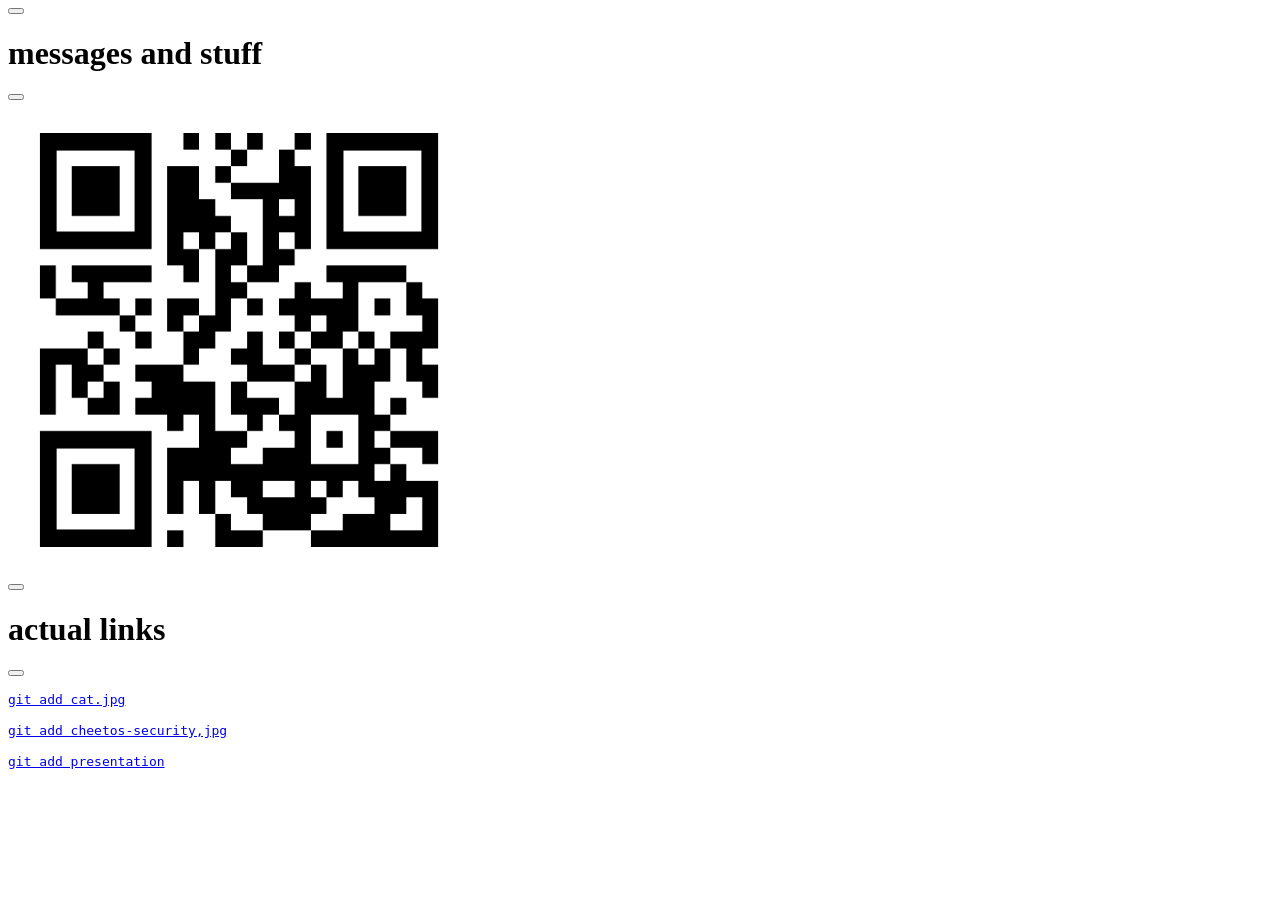
==== index.html @ 1e179f0d "mastodon verification link" ====
<html>
  <head>
    <link rel="stylesheet" href="https://sakofchit.github.io/system.css/system.css">
    <link rel="shortcut icon" href="/favicon.ico" type="image/x-icon">
    <link rel="icon" href="/favicon.ico" type="image/x-icon">
  </head>

  <body>
    <div class="window">
      <div class="title-bar">
        <button aria-label="Close" class="close"></button>
        <h1 class="title">messages and stuff</h1>
        <button aria-label="Resize" class="resize"></button>
      </div>
      <div class="separator"></div>

      <div class="window-pane" style="height:min-content">
        <img width="462" height="480" frameBorder="0" src="self-qr.png">
        <iframe src="https://giphy.com/embed/cfGmVRsJI6wq6noGxP" width="462" height="480" frameBorder="0" allowFullScreen></iframe>
      </div>
    </div>

    <div class="window">
      <div class="title-bar">
        <button aria-label="Close" class="close"></button>
        <h1 class="title">actual links</h1>
        <button aria-label="Resize" class="resize"></button>
      </div>
      <div class="separator"></div>

      <div class="window-pane" style="height:min-content">
        <p> <a href="cat.jpg"> <code> git add cat.jpg </code> </a> </p>
        <p> <a href="cheetos-security.jpg"> <code> git add cheetos-security,jpg </code> </a> </p>
        <p> <a href="presentation"> <code> git add presentation </code> </a> </p>
      </div>
    </div>

    <div style="display:none">
      <a rel="me" href="https://mastodon.social/@zunzum">Mastodon</a>
      <sub>verification link for zunzum at mastodon.social</sub> 
    </div>

  </body>
</html>
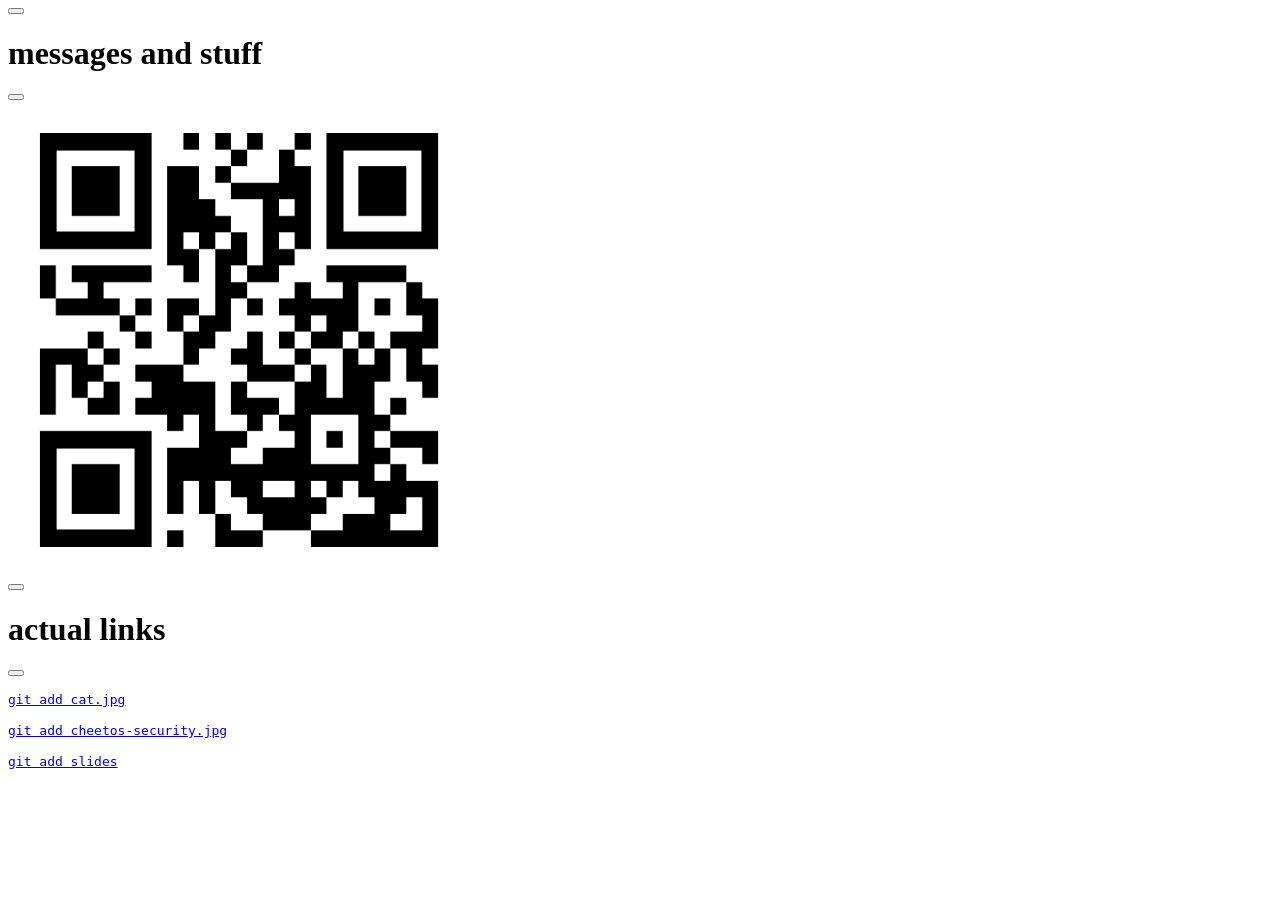
==== commit 76936c68: "db intro slides and small changes" ====
--- a/index.html
+++ b/index.html
@@ -30,8 +30,8 @@
 
       <div class="window-pane" style="height:min-content">
         <p> <a href="cat.jpg"> <code> git add cat.jpg </code> </a> </p>
-        <p> <a href="cheetos-security.jpg"> <code> git add cheetos-security,jpg </code> </a> </p>
-        <p> <a href="presentation"> <code> git add presentation </code> </a> </p>
+        <p> <a href="cheetos-security.jpg"> <code> git add cheetos-security.jpg </code> </a> </p>
+        <p> <a href="slides"> <code> git add slides </code> </a> </p>
       </div>
     </div>
 
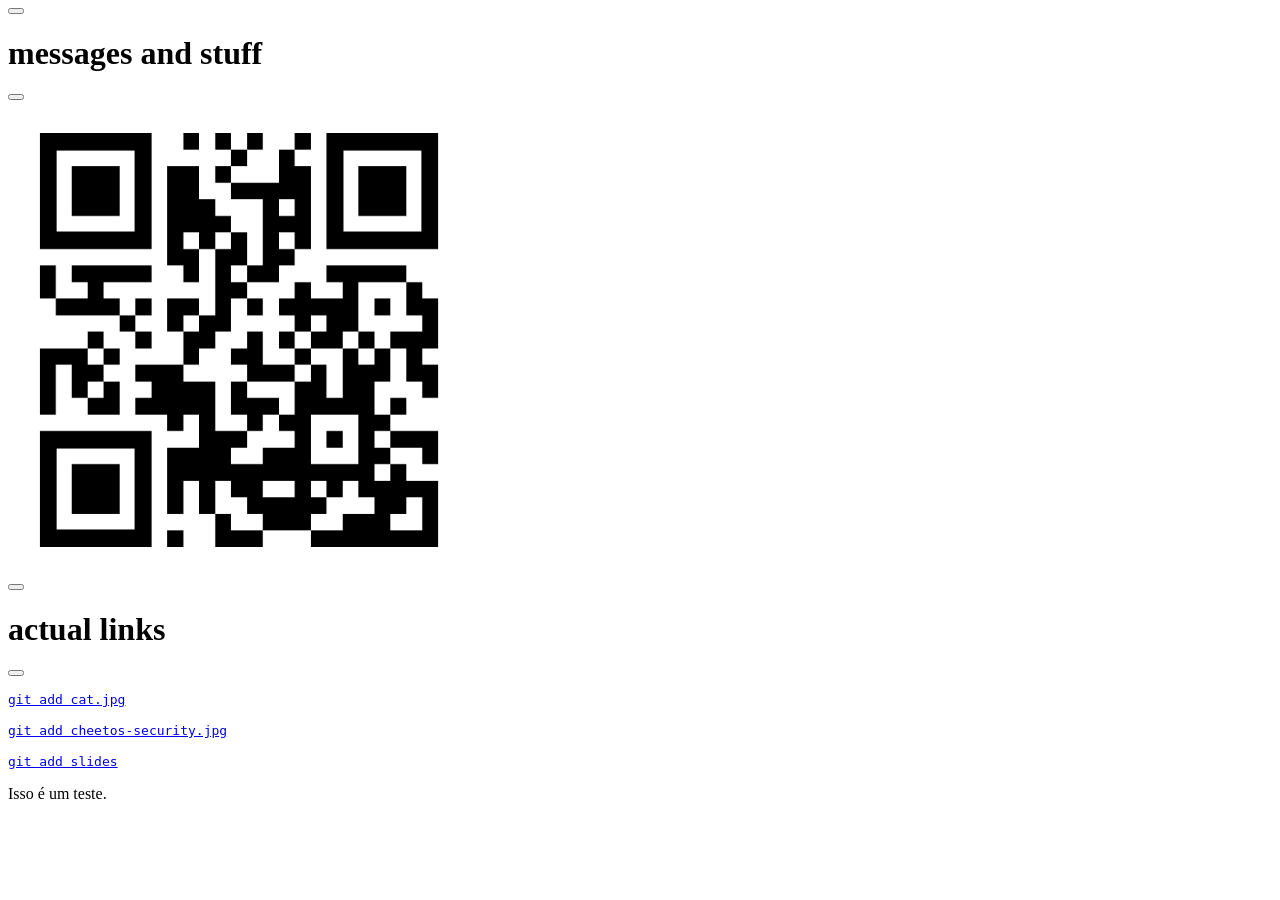
==== commit 1c6de340: "alteração de teste" ====
--- a/index.html
+++ b/index.html
@@ -32,6 +32,7 @@
         <p> <a href="cat.jpg"> <code> git add cat.jpg </code> </a> </p>
         <p> <a href="cheetos-security.jpg"> <code> git add cheetos-security.jpg </code> </a> </p>
         <p> <a href="slides"> <code> git add slides </code> </a> </p>
+        <p> Isso é um teste. </p> 
       </div>
     </div>
 
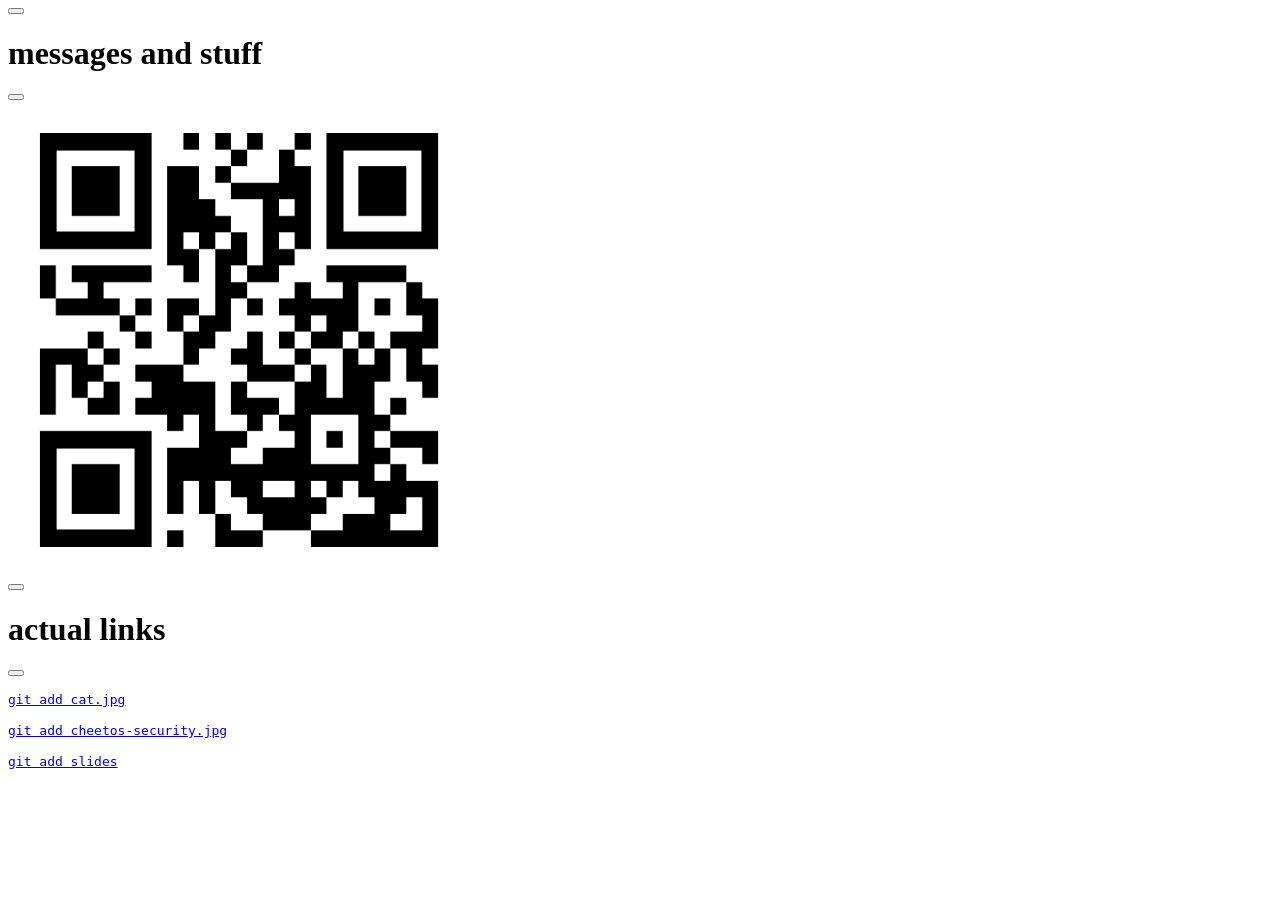
==== commit ede144e7: "retirar mesangem de teste" ====
--- a/index.html
+++ b/index.html
@@ -32,7 +32,7 @@
         <p> <a href="cat.jpg"> <code> git add cat.jpg </code> </a> </p>
         <p> <a href="cheetos-security.jpg"> <code> git add cheetos-security.jpg </code> </a> </p>
         <p> <a href="slides"> <code> git add slides </code> </a> </p>
-        <p> Isso é um teste. </p> 
+
       </div>
     </div>
 
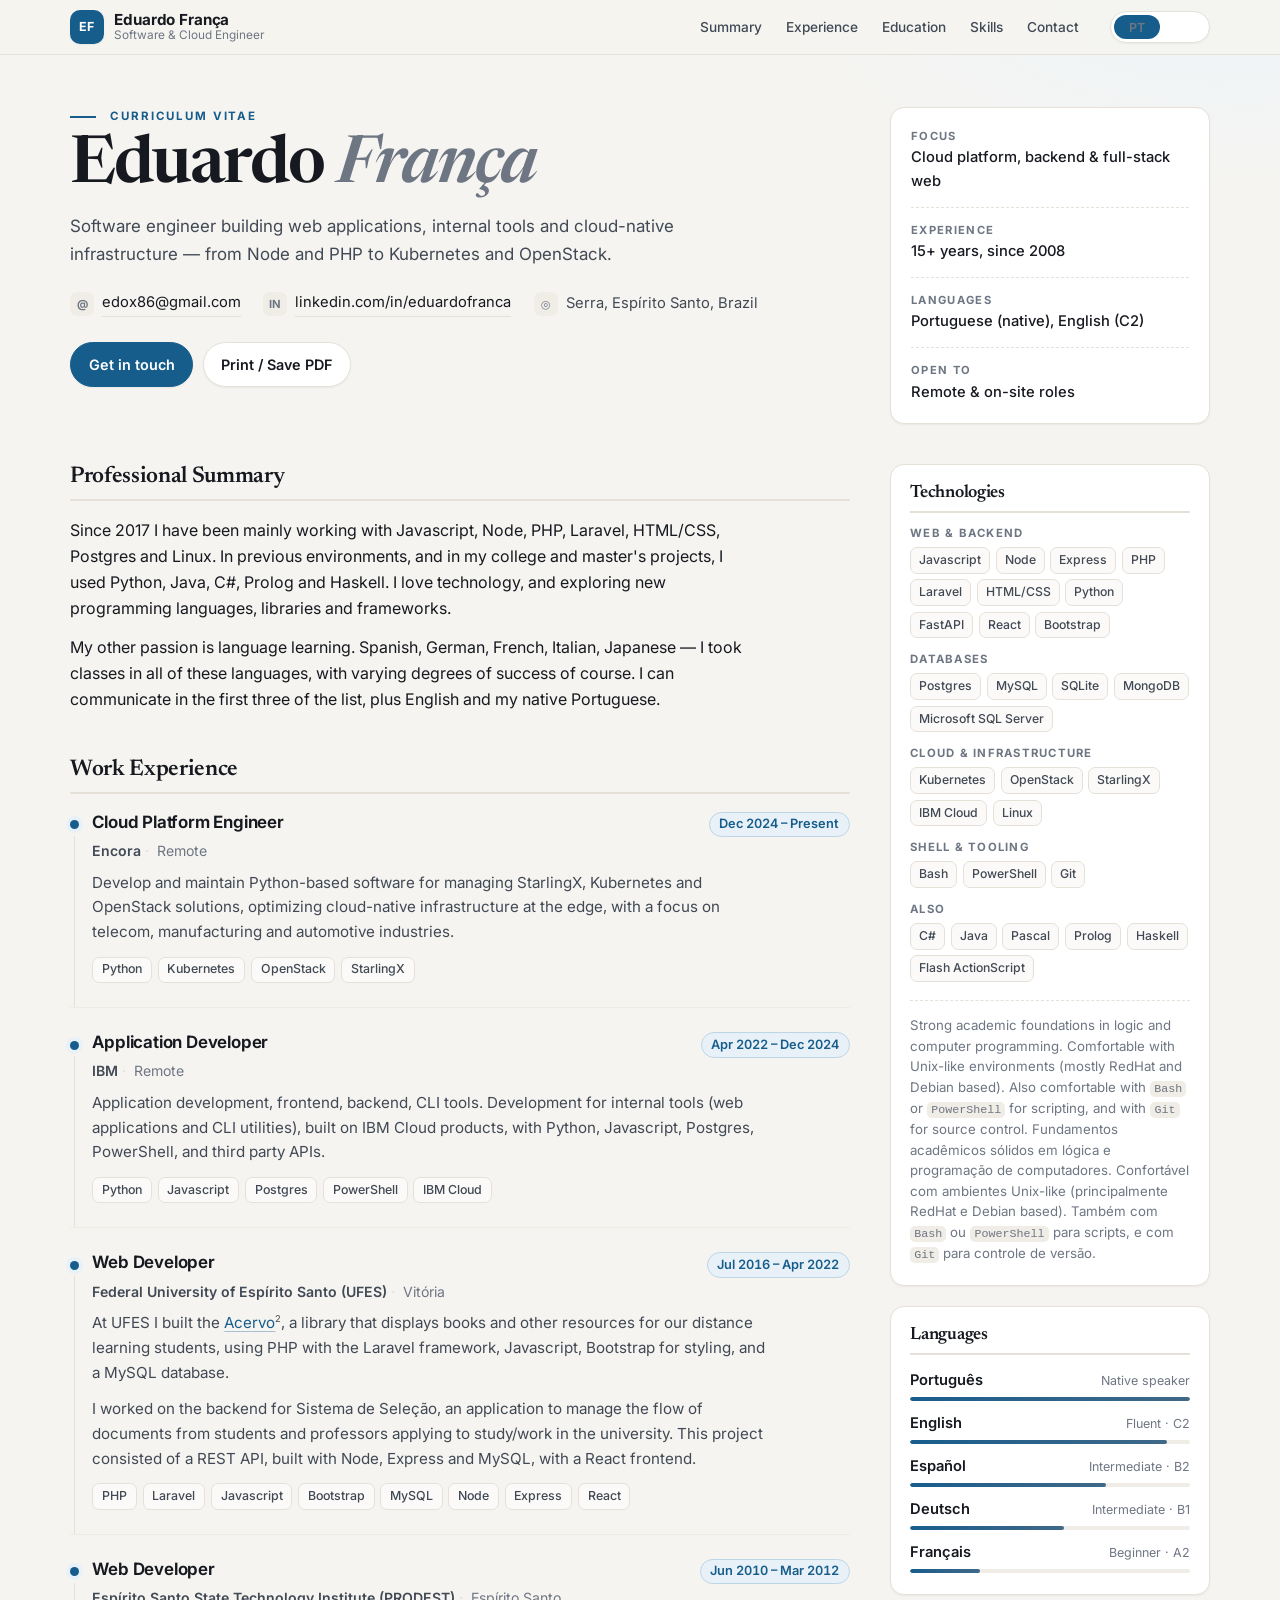
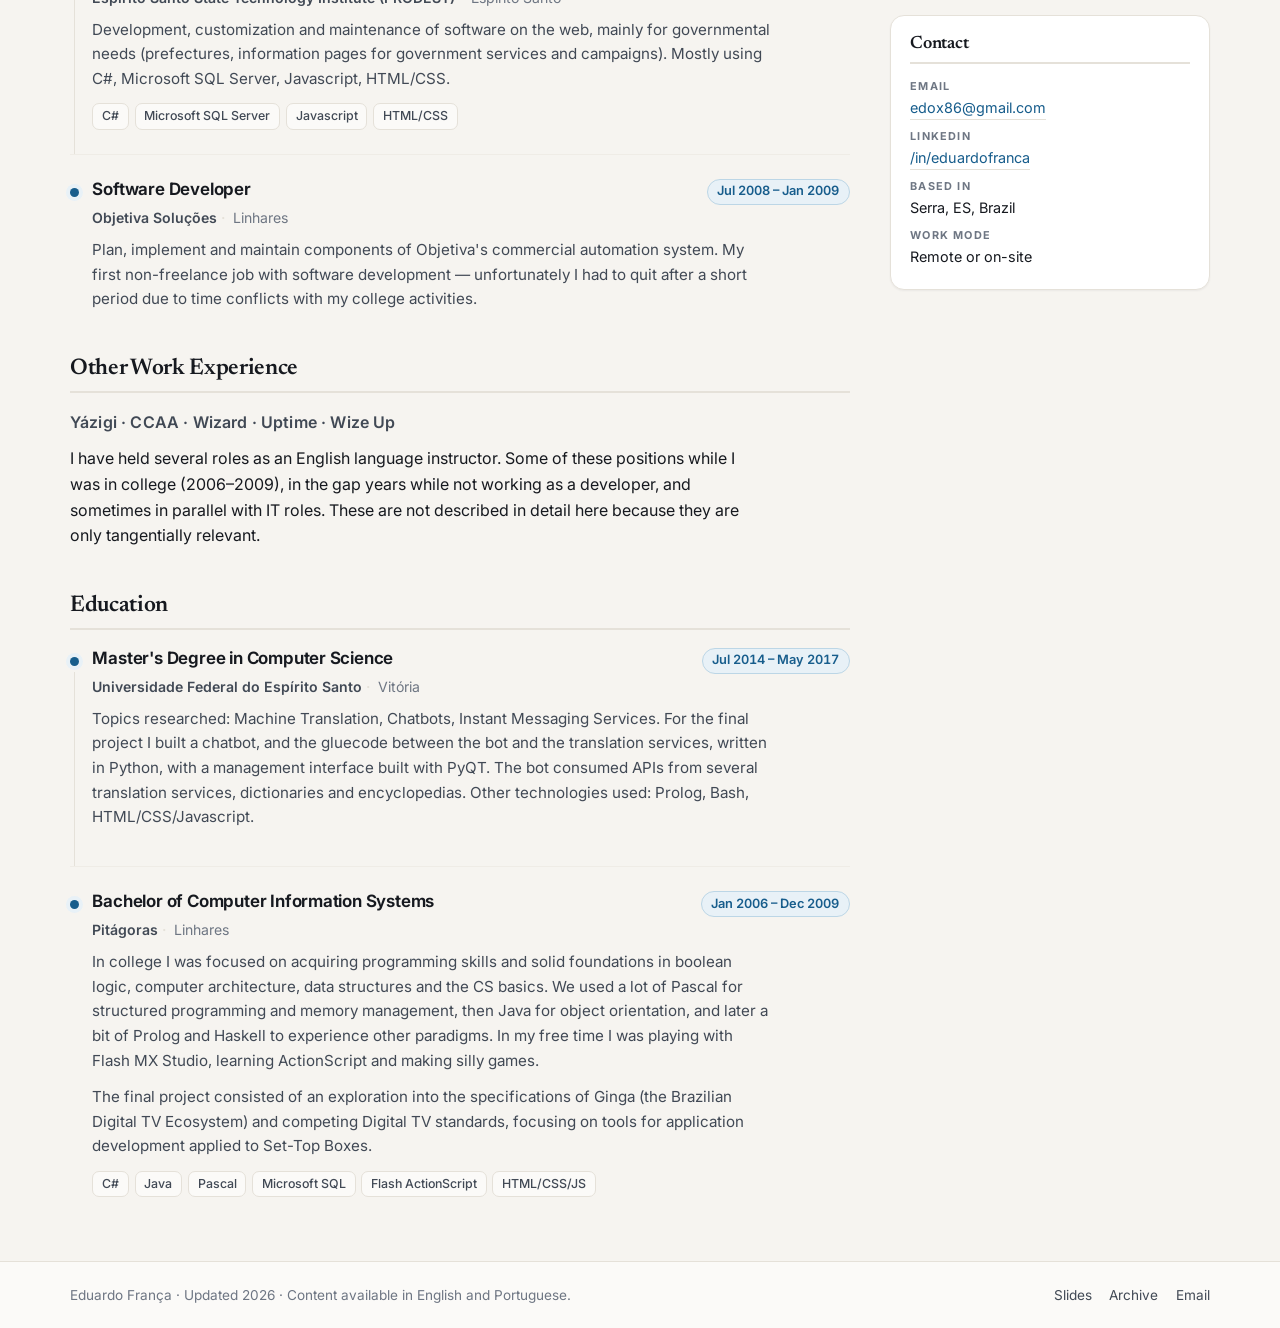
==== commit 87628098: "cv - currículo bilíngue PT/EN como página inicial" ====
--- a/index.html
+++ b/index.html
@@ -1,45 +1,472 @@
-<html>
-  <head>
-    <link rel="stylesheet" href="https://sakofchit.github.io/system.css/system.css">
-    <link rel="shortcut icon" href="/favicon.ico" type="image/x-icon">
-    <link rel="icon" href="/favicon.ico" type="image/x-icon">
-  </head>
-
-  <body>
-    <div class="window">
-      <div class="title-bar">
-        <button aria-label="Close" class="close"></button>
-        <h1 class="title">messages and stuff</h1>
-        <button aria-label="Resize" class="resize"></button>
-      </div>
-      <div class="separator"></div>
-
-      <div class="window-pane" style="height:min-content">
-        <img width="462" height="480" frameBorder="0" src="self-qr.png">
-        <iframe src="https://giphy.com/embed/cfGmVRsJI6wq6noGxP" width="462" height="480" frameBorder="0" allowFullScreen></iframe>
+<!DOCTYPE html>
+<html lang="en" dir="ltr">
+<head>
+<meta charset="utf-8">
+<meta name="viewport" content="width=device-width, initial-scale=1">
+<title>Eduardo França — Software &amp; Cloud Engineer</title>
+<meta name="description" content="Curriculum Vitae of Eduardo França — software engineer working with Python, JavaScript, PHP, Kubernetes and OpenStack. Bilingual: English / Português.">
+<meta name="author" content="Eduardo França">
+<meta name="color-scheme" content="light dark">
+<meta name="theme-color" content="#0b1220" media="(prefers-color-scheme: dark)">
+<meta name="theme-color" content="#f7f5f1" media="(prefers-color-scheme: light)">
+
+<meta property="og:type" content="profile">
+<meta property="og:title" content="Eduardo França — Software &amp; Cloud Engineer">
+<meta property="og:description" content="Software engineer working with Python, JavaScript, PHP, Kubernetes and OpenStack.">
+<meta property="og:url" content="https://eeff.com.br/">
+
+<link rel="icon" href="/favicon.ico" sizes="any">
+<link rel="apple-touch-icon" href="/favicon.ico">
+<link rel="canonical" href="https://eeff.com.br/">
+
+<link rel="preconnect" href="https://fonts.googleapis.com">
+<link rel="preconnect" href="https://fonts.gstatic.com" crossorigin>
+<link rel="stylesheet" href="https://fonts.googleapis.com/css2?family=Inter:wght@400;500;600;700&family=Newsreader:ital,opsz,wght@0,6..72,400;0,6..72,600;1,6..72,400&display=swap">
+<link rel="stylesheet" href="/assets/style.css">
+
+<script>
+  (function () {
+    try {
+      var stored = localStorage.getItem('cv-lang');
+      var lang = stored === 'pt' || stored === 'en' ? stored
+        : ((navigator.language || 'en').toLowerCase().indexOf('pt') === 0 ? 'pt' : 'en');
+      document.documentElement.lang = lang;
+    } catch (e) {}
+  })();
+</script>
+
+<script type="application/ld+json">
+{
+  "@context": "https://schema.org",
+  "@type": "Person",
+  "name": "Eduardo França",
+  "email": "mailto:edox86@gmail.com",
+  "url": "https://eeff.com.br/",
+  "sameAs": ["https://www.linkedin.com/in/eduardofranca/"],
+  "address": {
+    "@type": "PostalAddress",
+    "addressLocality": "Serra",
+    "addressRegion": "ES",
+    "addressCountry": "BR"
+  },
+  "knowsLanguage": ["pt-BR", "en", "es", "de", "fr", "ja", "it"],
+  "jobTitle": "Cloud Platform Engineer",
+  "alumniOf": [
+    { "@type": "CollegeOrUniversity", "name": "Universidade Federal do Espírito Santo" },
+    { "@type": "CollegeOrUniversity", "name": "Pitágoras" }
+  ]
+}
+</script>
+</head>
+
+<body>
+<a class="skip-link" href="#main"><span lang="en">Skip to content</span><span lang="pt">Ir para o conteúdo</span></a>
+
+<header class="topbar" id="top">
+  <div class="topbar__inner">
+    <a class="brand" href="#top">
+      <span class="brand__mark" aria-hidden="true">EF</span>
+      <span class="brand__text">
+        <strong>Eduardo França</strong>
+        <small><span lang="en">Software &amp; Cloud Engineer</span><span lang="pt">Engenheiro de Software &amp; Nuvem</span></small>
+      </span>
+    </a>
+
+    <nav class="topnav" aria-label="Sections">
+      <a href="#summary"><span lang="en">Summary</span><span lang="pt">Resumo</span></a>
+      <a href="#experience"><span lang="en">Experience</span><span lang="pt">Experiência</span></a>
+      <a href="#education"><span lang="en">Education</span><span lang="pt">Formação</span></a>
+      <a href="#skills"><span lang="en">Skills</span><span lang="pt">Habilidades</span></a>
+      <a href="#contact"><span lang="en">Contact</span><span lang="pt">Contato</span></a>
+    </nav>
+
+    <div class="langswitch" role="group" aria-label="Language / Idioma">
+      <span class="langswitch__track" aria-hidden="true"></span>
+      <button type="button" class="langswitch__btn" data-set-lang="pt" lang="pt" aria-pressed="false">PT</button>
+      <button type="button" class="langswitch__btn" data-set-lang="en" lang="en" aria-pressed="true">EN</button>
+    </div>
+  </div>
+</header>
+
+<main id="main">
+
+  <section class="hero" aria-labelledby="hero-name">
+    <div class="hero__text">
+      <p class="hero__eyebrow">
+        <span lang="en">Curriculum Vitae</span><span lang="pt">Curriculum Vitae</span>
+      </p>
+      <h1 id="hero-name">Eduardo<span class="hero__surname">&nbsp;França</span></h1>
+      <p class="hero__role">
+        <span lang="en">Software engineer building web applications, internal tools and cloud-native infrastructure — from Node and PHP to Kubernetes and OpenStack.</span>
+        <span lang="pt">Engenheiro de software construindo aplicações web, ferramentas internas e infraestrutura nativa de nuvem — de Node e PHP a Kubernetes e OpenStack.</span>
+      </p>
+      <ul class="hero__contact">
+        <li>
+          <span class="ico" aria-hidden="true">@</span>
+          <a href="mailto:edox86@gmail.com">edox86@gmail.com</a>
+        </li>
+        <li>
+          <span class="ico" aria-hidden="true">in</span>
+          <a href="https://www.linkedin.com/in/eduardofranca/" rel="me noopener" target="_blank">linkedin.com/in/eduardofranca</a>
+        </li>
+        <li>
+          <span class="ico" aria-hidden="true">◎</span>
+          <span><span lang="en">Serra, Espírito Santo, Brazil</span><span lang="pt">Serra, Espírito Santo, Brasil</span></span>
+        </li>
+      </ul>
+      <div class="hero__actions">
+        <a class="btn btn--primary" href="mailto:edox86@gmail.com">
+          <span lang="en">Get in touch</span><span lang="pt">Entre em contato</span>
+        </a>
+        <button class="btn" type="button" id="print-btn">
+          <span lang="en">Print / Save PDF</span><span lang="pt">Imprimir / Salvar PDF</span>
+        </button>
       </div>
     </div>
 
-    <div class="window">
-      <div class="title-bar">
-        <button aria-label="Close" class="close"></button>
-        <h1 class="title">actual links</h1>
-        <button aria-label="Resize" class="resize"></button>
+    <dl class="factbox">
+      <div>
+        <dt><span lang="en">Focus</span><span lang="pt">Foco</span></dt>
+        <dd><span lang="en">Cloud platform, backend &amp; full-stack web</span><span lang="pt">Plataforma em nuvem, backend e web full-stack</span></dd>
       </div>
-      <div class="separator"></div>
-
-      <div class="window-pane" style="height:min-content">
-        <p> <a href="cat.jpg"> <code> git add cat.jpg </code> </a> </p>
-        <p> <a href="cheetos-security.jpg"> <code> git add cheetos-security.jpg </code> </a> </p>
-        <p> <a href="slides"> <code> git add slides </code> </a> </p>
-
+      <div>
+        <dt><span lang="en">Experience</span><span lang="pt">Experiência</span></dt>
+        <dd><span lang="en">15+ years, since 2008</span><span lang="pt">15+ anos, desde 2008</span></dd>
       </div>
+      <div>
+        <dt><span lang="en">Languages</span><span lang="pt">Idiomas</span></dt>
+        <dd><span lang="en">Portuguese (native), English (C2)</span><span lang="pt">Português (nativo), inglês (C2)</span></dd>
+      </div>
+      <div>
+        <dt><span lang="en">Open to</span><span lang="pt">Aberto a</span></dt>
+        <dd><span lang="en">Remote &amp; on-site roles</span><span lang="pt">Vagas remotas e presenciais</span></dd>
+      </div>
+    </dl>
+  </section>
+
+  <div class="layout">
+
+    <div class="col-main">
+
+      <section class="block" id="summary" aria-labelledby="h-summary">
+        <h2 class="block__title" id="h-summary">
+          <span lang="en">Professional Summary</span><span lang="pt">Resumo Profissional</span>
+        </h2>
+        <p>
+          <span lang="en">Since 2017 I have been mainly working with Javascript, Node, PHP, Laravel, HTML/CSS, Postgres and Linux. In previous environments, and in my college and master's projects, I used Python, Java, C#, Prolog and Haskell. I love technology, and exploring new programming languages, libraries and frameworks.</span>
+          <span lang="pt">Desde 2017 tenho trabalhado principalmente com Javascript, Node, PHP, Laravel, HTML/CSS, Postgres e Linux. Em ambientes anteriores, e nos projetos da graduação e do mestrado, usei Python, Java, C#, Prolog e Haskell. Amo tecnologia e explorar novas linguagens de programação, bibliotecas e frameworks.</span>
+        </p>
+        <p>
+          <span lang="en">My other passion is language learning. Spanish, German, French, Italian, Japanese — I took classes in all of these languages, with varying degrees of success of course. I can communicate in the first three of the list, plus English and my native Portuguese.</span>
+          <span lang="pt">Minha outra passion é o aprendizado de idiomas. Espanhol, alemão, francês, italiano, japonês — fiz aulas em todos esses idiomas, com graus variáveis de sucesso, claro. Consigo me comunicar nos três primeiros da lista, além de inglês e do meu português nativo.</span>
+        </p>
+      </section>
+
+      <section class="block" id="experience" aria-labelledby="h-exp">
+        <h2 class="block__title" id="h-exp">
+          <span lang="en">Work Experience</span><span lang="pt">Experiência Profissional</span>
+        </h2>
+
+        <article class="entry">
+          <header class="entry__head">
+            <h3 class="entry__role">
+              <span lang="en">Cloud Platform Engineer</span><span lang="pt">Engenheiro de Plataforma em Nuvem</span>
+            </h3>
+            <p class="entry__meta">
+              <span class="entry__org"><span lang="en">Encora</span><span lang="pt">Encora</span></span>
+              <span class="entry__place"><span lang="en">Remote</span><span lang="pt">Remoto</span></span>
+            </p>
+            <p class="entry__dates"><span lang="en"><time datetime="2024-12">Dec 2024</time> &ndash; Present</span><span lang="pt"><time datetime="2024-12">dez. 2024</time> &ndash; Atual</span></p>
+          </header>
+          <div class="entry__body">
+            <p>
+              <span lang="en">Develop and maintain Python-based software for managing StarlingX, Kubernetes and OpenStack solutions, optimizing cloud-native infrastructure at the edge, with a focus on telecom, manufacturing and automotive industries.</span>
+              <span lang="pt">Desenvolvo e mantenho software baseado em Python para gerenciamento de soluções StarlingX, Kubernetes e OpenStack, otimizando a infraestrutura nativa de nuvem na borda, com foco nas indústrias de telecomunicações, manufatura e automotiva.</span>
+            </p>
+            <ul class="chips">
+              <li>Python</li><li>Kubernetes</li><li>OpenStack</li><li>StarlingX</li>
+            </ul>
+          </div>
+        </article>
+
+        <article class="entry">
+          <header class="entry__head">
+            <h3 class="entry__role">
+              <span lang="en">Application Developer</span><span lang="pt">Desenvolvedor de Aplicações</span>
+            </h3>
+            <p class="entry__meta">
+              <span class="entry__org"><span lang="en">IBM</span><span lang="pt">IBM</span></span>
+              <span class="entry__place"><span lang="en">Remote</span><span lang="pt">Remoto</span></span>
+            </p>
+            <p class="entry__dates"><span lang="en"><time datetime="2022-04">Apr 2022</time> &ndash; Dec 2024</span><span lang="pt"><time datetime="2022-04">abr. 2022</time> &ndash; dez. 2024</span></p>
+          </header>
+          <div class="entry__body">
+            <p>
+              <span lang="en">Application development, frontend, backend, CLI tools. Development for internal tools (web applications and CLI utilities), built on IBM Cloud products, with Python, Javascript, Postgres, PowerShell, and third party APIs.</span>
+              <span lang="pt">Desenvolvimento de aplicações, frontend, backend e ferramentas de CLI. Desenvolvimento de ferramentas internas (aplicações web e utilitários de CLI), construídas sobre produtos IBM Cloud, com Python, Javascript, Postgres, PowerShell e APIs de terceiros.</span>
+            </p>
+            <ul class="chips">
+              <li>Python</li><li>Javascript</li><li>Postgres</li><li>PowerShell</li><li>IBM Cloud</li>
+            </ul>
+          </div>
+        </article>
+
+        <article class="entry">
+          <header class="entry__head">
+            <h3 class="entry__role">
+              <span lang="en">Web Developer</span><span lang="pt">Desenvolvedor Web</span>
+            </h3>
+            <p class="entry__meta">
+              <span class="entry__org"><span lang="en">Federal University of Espírito Santo (UFES)</span><span lang="pt">Universidade Federal do Espírito Santo (UFES)</span></span>
+              <span class="entry__place"><span lang="en">Vitória</span><span lang="pt">Vitória</span></span>
+            </p>
+            <p class="entry__dates"><span lang="en"><time datetime="2016-07">Jul 2016</time> &ndash; Apr 2022</span><span lang="pt"><time datetime="2016-07">jul. 2016</time> &ndash; abr. 2022</span></p>
+          </header>
+          <div class="entry__body">
+            <p>
+              <span lang="en">At UFES I built the <a href="https://acervo.sead.ufes.br/" rel="noopener" target="_blank">Acervo</a><sup>2</sup>, a library that displays books and other resources for our distance learning students, using PHP with the Laravel framework, Javascript, Bootstrap for styling, and a MySQL database.</span>
+              <span lang="pt">Na UFES eu construí o <a href="https://acervo.sead.ufes.br/" rel="noopener" target="_blank">Acervo</a><sup>2</sup>, uma biblioteca que exibe livros e outros recursos para nossos alunos de educação a distância, usando PHP com o framework Laravel, Javascript, Bootstrap para estilização e um banco MySQL.</span>
+            </p>
+            <p>
+              <span lang="en">I worked on the backend for Sistema de Seleção, an application to manage the flow of documents from students and professors applying to study/work in the university. This project consisted of a REST API, built with Node, Express and MySQL, with a React frontend.</span>
+              <span lang="pt">Atuei no backend do Sistema de Seleção, uma aplicação para gerenciar o fluxo de documentos de estudantes e professores se candidatando a estudar/trabalhar na universidade. Este projeto consistia em uma API REST, construída com Node, Express e MySQL, com um frontend em React.</span>
+            </p>
+            <ul class="chips">
+              <li>PHP</li><li>Laravel</li><li>Javascript</li><li>Bootstrap</li><li>MySQL</li><li>Node</li><li>Express</li><li>React</li>
+            </ul>
+          </div>
+        </article>
+
+        <article class="entry">
+          <header class="entry__head">
+            <h3 class="entry__role">
+              <span lang="en">Web Developer</span><span lang="pt">Desenvolvedor Web</span>
+            </h3>
+            <p class="entry__meta">
+              <span class="entry__org"><span lang="en">Espírito Santo State Technology Institute (PRODEST)</span><span lang="pt">Instituto de Tecnologia do Espírito Santo (PRODEST)</span></span>
+              <span class="entry__place"><span lang="en">Espírito Santo</span><span lang="pt">Espírito Santo</span></span>
+            </p>
+            <p class="entry__dates"><span lang="en"><time datetime="2010-06">Jun 2010</time> &ndash; Mar 2012</span><span lang="pt"><time datetime="2010-06">jun. 2010</time> &ndash; mar. 2012</span></p>
+          </header>
+          <div class="entry__body">
+            <p>
+              <span lang="en">Development, customization and maintenance of software on the web, mainly for governmental needs (prefectures, information pages for government services and campaigns). Mostly using C#, Microsoft SQL Server, Javascript, HTML/CSS.</span>
+              <span lang="pt">Desenvolvimento, customização e manutenção de software na web, principalmente para necessidades governamentais (prefeituras, páginas de informações para serviços do governo e campanhas). Principalmente usando C#, Microsoft SQL Server, Javascript, HTML/CSS.</span>
+            </p>
+            <ul class="chips">
+              <li>C#</li><li>Microsoft SQL Server</li><li>Javascript</li><li>HTML/CSS</li>
+            </ul>
+          </div>
+        </article>
+
+        <article class="entry">
+          <header class="entry__head">
+            <h3 class="entry__role">
+              <span lang="en">Software Developer</span><span lang="pt">Desenvolvedor de Software</span>
+            </h3>
+            <p class="entry__meta">
+              <span class="entry__org"><span lang="en">Objetiva Soluções</span><span lang="pt">Objetiva Soluções</span></span>
+              <span class="entry__place"><span lang="en">Linhares</span><span lang="pt">Linhares</span></span>
+            </p>
+            <p class="entry__dates"><span lang="en"><time datetime="2008-07">Jul 2008</time> &ndash; Jan 2009</span><span lang="pt"><time datetime="2008-07">jul. 2008</time> &ndash; jan. 2009</span></p>
+          </header>
+          <div class="entry__body">
+            <p>
+              <span lang="en">Plan, implement and maintain components of Objetiva's commercial automation system. My first non-freelance job with software development — unfortunately I had to quit after a short period due to time conflicts with my college activities.</span>
+              <span lang="pt">Planejar, implementar e manter componentes do sistema de automação comercial da Objetiva. Meu primeiro emprego não-freelance com desenvolvimento de software — infelizmente precisei sair após um curto período devido a conflitos de horário com as atividades da faculdade.</span>
+            </p>
+          </div>
+        </article>
+      </section>
+
+      <section class="block" id="other" aria-labelledby="h-other">
+        <h2 class="block__title" id="h-other">
+          <span lang="en">Other Work Experience</span><span lang="pt">Outra Experiência Profissional</span>
+        </h2>
+        <p class="orgs">Yázigi &middot; CCAA &middot; Wizard &middot; Uptime &middot; Wize Up</p>
+        <p>
+          <span lang="en">I have held several roles as an English language instructor. Some of these positions while I was in college (2006&ndash;2009), in the gap years while not working as a developer, and sometimes in parallel with IT roles. These are not described in detail here because they are only tangentially relevant.</span>
+          <span lang="pt">Exerci vários papéis como instrutor de inglês. Algumas dessas posições enquanto estava na faculdade (2006&ndash;2009), nos anos de intervalo em que não trabalhava como desenvolvedor, e às vezes em paralelo com funções de TI. Não são descritas em detalhes aqui porque são apenas tangencialmente relevantes.</span>
+        </p>
+      </section>
+
+      <section class="block" id="education" aria-labelledby="h-edu">
+        <h2 class="block__title" id="h-edu">
+          <span lang="en">Education</span><span lang="pt">Formação</span>
+        </h2>
+
+        <article class="entry">
+          <header class="entry__head">
+            <h3 class="entry__role">
+              <span lang="en">Master's Degree in Computer Science</span><span lang="pt">Mestrado em Ciência da Computação</span>
+            </h3>
+            <p class="entry__meta">
+              <span class="entry__org"><span lang="en">Universidade Federal do Espírito Santo</span><span lang="pt">Universidade Federal do Espírito Santo</span></span>
+              <span class="entry__place"><span lang="en">Vitória</span><span lang="pt">Vitória</span></span>
+            </p>
+            <p class="entry__dates"><span lang="en"><time datetime="2014-07">Jul 2014</time> &ndash; May 2017</span><span lang="pt"><time datetime="2014-07">jul. 2014</time> &ndash; mai. 2017</span></p>
+          </header>
+          <div class="entry__body">
+            <p>
+              <span lang="en">Topics researched: Machine Translation, Chatbots, Instant Messaging Services. For the final project I built a chatbot, and the gluecode between the bot and the translation services, written in Python, with a management interface built with PyQT. The bot consumed APIs from several translation services, dictionaries and encyclopedias. Other technologies used: Prolog, Bash, HTML/CSS/Javascript.</span>
+              <span lang="pt">Temas pesquisados: Tradução Automática, Chatbots, Serviços de Mensagem Instantânea. No projeto final eu construí um chatbot e o código de integração entre o bot e os serviços de tradução, escrito em Python, com uma interface de gerenciamento construída com PyQT. O bot consumia APIs de vários serviços de tradução, dicionários e enciclopédias. Outras tecnologias utilizadas: Prolog, Bash, HTML/CSS/Javascript.</span>
+            </p>
+          </div>
+        </article>
+
+        <article class="entry">
+          <header class="entry__head">
+            <h3 class="entry__role">
+              <span lang="en">Bachelor of Computer Information Systems</span><span lang="pt">Bacharelado em Sistemas de Informação</span>
+            </h3>
+            <p class="entry__meta">
+              <span class="entry__org"><span lang="en">Pitágoras</span><span lang="pt">Pitágoras</span></span>
+              <span class="entry__place"><span lang="en">Linhares</span><span lang="pt">Linhares</span></span>
+            </p>
+            <p class="entry__dates"><span lang="en"><time datetime="2006-01">Jan 2006</time> &ndash; Dec 2009</span><span lang="pt"><time datetime="2006-01">jan. 2006</time> &ndash; dez. 2009</span></p>
+          </header>
+          <div class="entry__body">
+            <p>
+              <span lang="en">In college I was focused on acquiring programming skills and solid foundations in boolean logic, computer architecture, data structures and the CS basics. We used a lot of Pascal for structured programming and memory management, then Java for object orientation, and later a bit of Prolog and Haskell to experience other paradigms. In my free time I was playing with Flash MX Studio, learning ActionScript and making silly games.</span>
+              <span lang="pt">Na faculdade eu foquei em adquirir habilidades de programação e fundamentos sólidos em lógica booleana, arquitetura de computadores, estruturas de dados e o básico da ciência da computação. Usamos bastante Pascal para programação estruturada e gerenciamento de memória, depois Java para orientação a objetos e, mais tarde, um pouco de Prolog e Haskell para experimentar outros paradigmas. No meu tempo livre eu brincava com o Flash MX Studio, aprendendo ActionScript e fazendo jogos bobos.</span>
+            </p>
+            <p>
+              <span lang="en">The final project consisted of an exploration into the specifications of Ginga (the Brazilian Digital TV Ecosystem) and competing Digital TV standards, focusing on tools for application development applied to Set-Top Boxes.</span>
+              <span lang="pt">O projeto final consistiu em uma exploração das especificações do Ginga (o Ecossistema de TV Digital Brasileiro) e dos padrões concorrentes de TV Digital, com foco em ferramentas para desenvolvimento de aplicações aplicadas a Set-Top Boxes.</span>
+            </p>
+            <ul class="chips">
+              <li>C#</li><li>Java</li><li>Pascal</li><li>Microsoft SQL</li><li>Flash ActionScript</li><li>HTML/CSS/JS</li>
+            </ul>
+          </div>
+        </article>
+      </section>
+
     </div>
 
-    <div style="display:none">
-      <a rel="me" href="https://mastodon.social/@zunzum">Mastodon</a>
-      <sub>verification link for zunzum at mastodon.social</sub> 
-    </div>
-
-  </body>
-</html>
+    <aside class="col-side">
+
+      <section class="block block--side" id="skills" aria-labelledby="h-tech">
+        <h2 class="block__title block__title--sm" id="h-tech">
+          <span lang="en">Technologies</span><span lang="pt">Tecnologias</span>
+        </h2>
+
+        <div class="skillgroup">
+          <h3><span lang="en">Web &amp; backend</span><span lang="pt">Web e backend</span></h3>
+          <ul class="chips chips--tight">
+            <li>Javascript</li><li>Node</li><li>Express</li><li>PHP</li><li>Laravel</li><li>HTML/CSS</li>
+            <li>Python</li><li>FastAPI</li><li>React</li><li>Bootstrap</li>
+          </ul>
+        </div>
+
+        <div class="skillgroup">
+          <h3><span lang="en">Databases</span><span lang="pt">Bancos de dados</span></h3>
+          <ul class="chips chips--tight">
+            <li>Postgres</li><li>MySQL</li><li>SQLite</li><li>MongoDB</li><li>Microsoft SQL Server</li>
+          </ul>
+        </div>
+
+        <div class="skillgroup">
+          <h3><span lang="en">Cloud &amp; infrastructure</span><span lang="pt">Nuvem e infraestrutura</span></h3>
+          <ul class="chips chips--tight">
+            <li>Kubernetes</li><li>OpenStack</li><li>StarlingX</li><li>IBM Cloud</li><li>Linux</li>
+          </ul>
+        </div>
+
+        <div class="skillgroup">
+          <h3><span lang="en">Shell &amp; tooling</span><span lang="pt">Shell e ferramentas</span></h3>
+          <ul class="chips chips--tight">
+            <li>Bash</li><li>PowerShell</li><li>Git</li>
+          </ul>
+        </div>
+
+        <div class="skillgroup">
+          <h3><span lang="en">Also</span><span lang="pt">Também</span></h3>
+          <ul class="chips chips--tight">
+            <li>C#</li><li>Java</li><li>Pascal</li><li>Prolog</li><li>Haskell</li><li>Flash ActionScript</li>
+          </ul>
+        </div>
+
+        <p class="note">
+          <span lang="en">Strong academic foundations in logic and computer programming. Comfortable with Unix-like environments (mostly RedHat and Debian based). Also comfortable with <code>Bash</code> or <code>PowerShell</code> for scripting, and with <code>Git</code> for source control.</span>
+          <span lang="pt">Fundamentos acadêmicos sólidos em lógica e programação de computadores. Confortável com ambientes Unix-like (principalmente RedHat e Debian based). Também com <code>Bash</code> ou <code>PowerShell</code> para scripts, e com <code>Git</code> para controle de versão.</span>
+        </p>
+      </section>
+
+      <section class="block block--side" id="languages" aria-labelledby="h-lang">
+        <h2 class="block__title block__title--sm" id="h-lang">
+          <span lang="en">Languages</span><span lang="pt">Idiomas</span>
+        </h2>
+        <ul class="langlist">
+          <li>
+            <span class="langlist__name">Português</span>
+            <span class="langlist__level"><span lang="en">Native speaker</span><span lang="pt">Falante nativo</span></span>
+            <span class="meter" aria-hidden="true"><i style="--v:100%"></i></span>
+          </li>
+          <li>
+            <span class="langlist__name">English</span>
+            <span class="langlist__level"><span lang="en">Fluent &middot; C2</span><span lang="pt">Fluente &middot; C2</span></span>
+            <span class="meter" aria-hidden="true"><i style="--v:92%"></i></span>
+          </li>
+          <li>
+            <span class="langlist__name">Español</span>
+            <span class="langlist__level"><span lang="en">Intermediate &middot; B2</span><span lang="pt">Intermediário &middot; B2</span></span>
+            <span class="meter" aria-hidden="true"><i style="--v:70%"></i></span>
+          </li>
+          <li>
+            <span class="langlist__name">Deutsch</span>
+            <span class="langlist__level"><span lang="en">Intermediate &middot; B1</span><span lang="pt">Intermediário &middot; B1</span></span>
+            <span class="meter" aria-hidden="true"><i style="--v:55%"></i></span>
+          </li>
+          <li>
+            <span class="langlist__name">Français</span>
+            <span class="langlist__level"><span lang="en">Beginner &middot; A2</span><span lang="pt">Iniciante &middot; A2</span></span>
+            <span class="meter" aria-hidden="true"><i style="--v:25%"></i></span>
+          </li>
+        </ul>
+      </section>
+
+      <section class="block block--side" id="contact" aria-labelledby="h-contact">
+        <h2 class="block__title block__title--sm" id="h-contact">
+          <span lang="en">Contact</span><span lang="pt">Contato</span>
+        </h2>
+        <ul class="contactlist">
+          <li>
+            <span class="contactlist__label"><span lang="en">Email</span><span lang="pt">E-mail</span></span>
+            <a href="mailto:edox86@gmail.com">edox86@gmail.com</a>
+          </li>
+          <li>
+            <span class="contactlist__label"><span lang="en">LinkedIn</span><span lang="pt">LinkedIn</span></span>
+            <a href="https://www.linkedin.com/in/eduardofranca/" rel="me noopener" target="_blank">/in/eduardofranca</a>
+          </li>
+          <li>
+            <span class="contactlist__label"><span lang="en">Based in</span><span lang="pt">Localização</span></span>
+            <span><span lang="en">Serra, ES, Brazil</span><span lang="pt">Serra, ES, Brasil</span></span>
+          </li>
+          <li>
+            <span class="contactlist__label"><span lang="en">Work mode</span><span lang="pt">Modelo de trabalho</span></span>
+            <span><span lang="en">Remote or on-site</span><span lang="pt">Remoto ou presencial</span></span>
+          </li>
+        </ul>
+      </section>
+
+    </aside>
+  </div>
+</main>
+
+<footer class="site-foot">
+  <div class="site-foot__inner">
+    <p>
+      <span lang="en">Eduardo França &middot; Updated <time datetime="2026">2026</time> &middot; Content available in English and Portuguese.</span>
+      <span lang="pt">Eduardo França &middot; Atualizado em <time datetime="2026">2026</time> &middot; Conteúdo disponível em português e inglês.</span>
+    </p>
+    <nav class="site-foot__links" aria-label="Site">
+      <a href="/slides/"><span lang="en">Slides</span><span lang="pt">Slides</span></a>
+      <a href="/archive/old-index.html"><span lang="en">Archive</span><span lang="pt">Arquivo</span></a>
+      <a href="mailto:edox86@gmail.com"><span lang="en">Email</span><span lang="pt">E-mail</span></a>
+    </nav>
+  </div>
+</footer>
+
+<script src="/assets/site.js"></script>
+</body>
+</html>
--- a/assets/style.css
+++ b/assets/style.css
@@ -0,0 +1,651 @@
+/* ==========================================================================
+   Eduardo França — CV
+   Bilingual content is switched purely in CSS via html[lang]; no JS needed
+   for the content swap itself.
+   ========================================================================== */
+
+/* ---------- 1. Tokens ---------------------------------------------------- */
+
+:root {
+  --bg:            #f6f4f0;
+  --bg-grad:       radial-gradient(1200px 500px at 15% -10%, #ffffff 0%, rgba(255,255,255,0) 60%),
+                   radial-gradient(900px 400px at 95% 0%, #eef4f8 0%, rgba(238,244,248,0) 55%);
+  --surface:       #ffffff;
+  --surface-2:     #fbfaf8;
+  --surface-3:     #f0ede7;
+  --ink:           #16191f;
+  --ink-2:         #414955;
+  --ink-3:         #6e7683;
+  --line:          #e5e1d9;
+  --line-2:        #efece6;
+  --accent:        #175d8c;
+  --accent-soft:   #e8f1f7;
+  --accent-line:   #bcd6e6;
+  --shadow-sm:     0 1px 2px rgba(20, 25, 32, .05);
+  --shadow-md:     0 6px 24px -10px rgba(20, 25, 32, .22), 0 1px 2px rgba(20,25,32,.04);
+  --radius:        14px;
+  --radius-sm:     9px;
+  --wrap:          1180px;
+  --sans:          "Inter", system-ui, -apple-system, "Segoe UI", Roboto, Helvetica, Arial, sans-serif;
+  --serif:         "Newsreader", ui-serif, Georgia, "Times New Roman", serif;
+  --mono:          ui-monospace, SFMono-Regular, "SF Mono", Menlo, Consolas, monospace;
+}
+
+@media (prefers-color-scheme: dark) {
+  :root {
+    --bg:          #0d1116;
+    --bg-grad:     radial-gradient(1200px 500px at 12% -10%, #17212b 0%, rgba(23,33,43,0) 60%),
+                   radial-gradient(900px 400px at 95% 0%, #141b22 0%, rgba(20,27,34,0) 55%);
+    --surface:     #141a21;
+    --surface-2:   #19202a;
+    --surface-3:   #202834;
+    --ink:         #e8edf3;
+    --ink-2:       #b3bdc9;
+    --ink-3:       #8892a0;
+    --line:        #262f3a;
+    --line-2:      #1e2630;
+    --accent:      #6cb6e8;
+    --accent-soft: #16232e;
+    --accent-line: #2c4a5f;
+    --shadow-sm:   0 1px 2px rgba(0, 0, 0, .4);
+    --shadow-md:   0 8px 28px -12px rgba(0, 0, 0, .7), 0 1px 2px rgba(0,0,0,.35);
+  }
+}
+
+/* ---------- 2. Reset / base --------------------------------------------- */
+
+*, *::before, *::after { box-sizing: border-box; }
+
+html {
+  -webkit-text-size-adjust: 100%;
+  scroll-behavior: smooth;
+  scroll-padding-top: 5.5rem;
+}
+
+body {
+  margin: 0;
+  background-color: var(--bg);
+  background-image: var(--bg-grad);
+  background-repeat: no-repeat;
+  color: var(--ink);
+  font-family: var(--sans);
+  font-size: 16px;
+  line-height: 1.62;
+  -webkit-font-smoothing: antialiased;
+  text-rendering: optimizeLegibility;
+}
+
+h1, h2, h3 { margin: 0; font-weight: 600; line-height: 1.18; letter-spacing: -0.012em; }
+p { margin: 0 0 0.85rem; }
+p:last-child { margin-bottom: 0; }
+a { color: var(--accent); text-decoration-color: color-mix(in srgb, var(--accent) 35%, transparent); text-underline-offset: 3px; }
+a:hover { text-decoration-color: currentColor; }
+ul { margin: 0; padding: 0; list-style: none; }
+code { font-family: var(--mono); font-size: .88em; background: var(--surface-3); padding: .1em .35em; border-radius: 5px; }
+sup { font-size: .62em; }
+
+:focus-visible {
+  outline: 2px solid var(--accent);
+  outline-offset: 3px;
+  border-radius: 4px;
+}
+
+.skip-link {
+  position: absolute;
+  left: -9999px;
+  top: 0;
+  z-index: 200;
+  background: var(--accent);
+  color: #fff;
+  padding: .7rem 1.1rem;
+  border-radius: 0 0 var(--radius-sm) 0;
+  font-weight: 600;
+  text-decoration: none;
+}
+.skip-link:focus { left: 0; }
+
+/* ---------- 3. Language switching (the whole feature, in CSS) ----------- */
+
+/* Every translatable fragment is a <span lang="…">. Only the active one shows. */
+span[lang="en"], span[lang="pt"] { display: none; }
+html[lang="en"] span[lang="en"],
+html[lang="pt"] span[lang="pt"] { display: revert; }
+
+/* ---------- 4. Top bar --------------------------------------------------- */
+
+.topbar {
+  position: sticky;
+  top: 0;
+  z-index: 100;
+  background: color-mix(in srgb, var(--bg) 82%, transparent);
+  backdrop-filter: saturate(1.6) blur(12px);
+  -webkit-backdrop-filter: saturate(1.6) blur(12px);
+  border-bottom: 1px solid var(--line);
+}
+
+.topbar__inner {
+  max-width: var(--wrap);
+  margin: 0 auto;
+  padding: .6rem 1.25rem;
+  display: flex;
+  align-items: center;
+  gap: 1.25rem;
+}
+
+.brand {
+  display: flex;
+  align-items: center;
+  gap: .65rem;
+  text-decoration: none;
+  color: inherit;
+  flex: 0 0 auto;
+}
+.brand__mark {
+  display: grid;
+  place-items: center;
+  width: 34px;
+  height: 34px;
+  border-radius: 10px;
+  background: var(--accent);
+  color: #fff;
+  font-size: .78rem;
+  font-weight: 700;
+  letter-spacing: .04em;
+  box-shadow: var(--shadow-sm);
+}
+.brand__text { display: flex; flex-direction: column; line-height: 1.18; }
+.brand__text strong { font-size: .95rem; letter-spacing: -0.01em; }
+.brand__text small { font-size: .74rem; color: var(--ink-3); }
+
+.topnav {
+  display: flex;
+  gap: .15rem;
+  margin-left: auto;
+  overflow-x: auto;
+  scrollbar-width: none;
+}
+.topnav::-webkit-scrollbar { display: none; }
+.topnav a {
+  padding: .4rem .68rem;
+  border-radius: 999px;
+  font-size: .855rem;
+  font-weight: 500;
+  color: var(--ink-2);
+  text-decoration: none;
+  white-space: nowrap;
+  transition: background-color .15s, color .15s;
+}
+.topnav a:hover { background: var(--surface-3); color: var(--ink); }
+.topnav a.is-active { background: var(--accent-soft); color: var(--accent); }
+
+/* ---- the toggle ---- */
+
+.langswitch {
+  position: relative;
+  flex: 0 0 auto;
+  display: inline-flex;
+  padding: 3px;
+  border: 1px solid var(--line);
+  border-radius: 999px;
+  background: var(--surface);
+  box-shadow: var(--shadow-sm);
+  isolation: isolate;
+}
+
+.langswitch__track {
+  position: absolute;
+  z-index: 0;
+  top: 3px;
+  left: 3px;
+  width: calc(50% - 3px);
+  height: calc(100% - 6px);
+  border-radius: 999px;
+  background: var(--accent);
+  transform: translateX(0);
+  transition: transform .32s cubic-bezier(.34, 1.3, .5, 1);
+}
+html[lang="pt"] .langswitch__track { transform: translateX(100%); }
+
+.langswitch__btn {
+  position: relative;
+  z-index: 1;
+  appearance: none;
+  border: 0;
+  background: none;
+  margin: 0;
+  padding: .3rem .78rem;
+  min-width: 46px;
+  border-radius: 999px;
+  font-family: inherit;
+  font-size: .78rem;
+  font-weight: 600;
+  letter-spacing: .04em;
+  color: var(--ink-3);
+  cursor: pointer;
+  transition: color .2s;
+}
+.langswitch__btn:hover { color: var(--ink); }
+html[lang="en"] .langswitch__btn[data-set-lang="en"],
+html[lang="pt"] .langswitch__btn[data-set-lang="pt"] { color: #fff; }
+@media (prefers-color-scheme: dark) {
+  html[lang="en"] .langswitch__btn[data-set-lang="en"],
+  html[lang="pt"] .langswitch__btn[data-set-lang="pt"] { color: #0d1116; }
+}
+
+/* ---------- 5. Hero ------------------------------------------------------ */
+
+.hero {
+  max-width: var(--wrap);
+  margin: 0 auto;
+  padding: 3.25rem 1.25rem 2.5rem;
+  display: grid;
+  grid-template-columns: minmax(0, 1fr) minmax(0, 320px);
+  gap: 2.5rem;
+  align-items: start;
+}
+
+.hero__eyebrow {
+  margin: 0 0 .5rem;
+  font-size: .72rem;
+  font-weight: 700;
+  letter-spacing: .16em;
+  text-transform: uppercase;
+  color: var(--accent);
+}
+.hero__eyebrow::before {
+  content: "";
+  display: inline-block;
+  width: 26px;
+  height: 2px;
+  margin-right: .6rem;
+  vertical-align: middle;
+  background: currentColor;
+}
+
+.hero h1 {
+  font-family: var(--serif);
+  font-size: clamp(2.6rem, 8vw, 4.1rem);
+  font-weight: 600;
+  line-height: 1.02;
+  letter-spacing: -0.03em;
+  margin: 0 0 .8rem;
+}
+.hero__surname { color: var(--ink-3); font-style: italic; }
+
+.hero__role {
+  max-width: 58ch;
+  font-size: 1.06rem;
+  color: var(--ink-2);
+  margin-bottom: 1.4rem;
+}
+
+.hero__contact {
+  display: flex;
+  flex-wrap: wrap;
+  gap: .45rem 1.4rem;
+  margin-bottom: 1.6rem;
+  font-size: .92rem;
+}
+.hero__contact li { display: flex; align-items: center; gap: .5rem; color: var(--ink-2); }
+.hero__contact a { text-decoration: none; color: var(--ink); border-bottom: 1px solid var(--line); padding-bottom: 1px; }
+.hero__contact a:hover { color: var(--accent); border-color: var(--accent); }
+.ico {
+  display: grid;
+  place-items: center;
+  width: 24px;
+  height: 24px;
+  border-radius: 7px;
+  background: var(--surface-3);
+  color: var(--ink-3);
+  font-size: .7rem;
+  font-weight: 700;
+  text-transform: uppercase;
+  flex: 0 0 auto;
+}
+
+.hero__actions { display: flex; flex-wrap: wrap; gap: .6rem; }
+
+.btn {
+  display: inline-flex;
+  align-items: center;
+  justify-content: center;
+  padding: .6rem 1.1rem;
+  border: 1px solid var(--line);
+  border-radius: 999px;
+  background: var(--surface);
+  color: var(--ink);
+  font: inherit;
+  font-size: .9rem;
+  font-weight: 600;
+  text-decoration: none;
+  cursor: pointer;
+  box-shadow: var(--shadow-sm);
+  transition: transform .12s, box-shadow .2s, border-color .2s, background-color .2s;
+}
+.btn:hover { transform: translateY(-1px); box-shadow: var(--shadow-md); border-color: var(--accent-line); }
+.btn:active { transform: translateY(0); }
+.btn--primary {
+  background: var(--accent);
+  border-color: var(--accent);
+  color: #fff;
+}
+@media (prefers-color-scheme: dark) {
+  .btn--primary { color: #0d1116; }
+}
+
+.factbox {
+  margin: 0;
+  padding: 1.15rem 1.25rem;
+  border: 1px solid var(--line);
+  border-radius: var(--radius);
+  background: var(--surface);
+  box-shadow: var(--shadow-sm);
+}
+.factbox > div + div {
+  margin-top: .8rem;
+  padding-top: .8rem;
+  border-top: 1px dashed var(--line);
+}
+.factbox dt {
+  font-size: .7rem;
+  font-weight: 700;
+  letter-spacing: .12em;
+  text-transform: uppercase;
+  color: var(--ink-3);
+  margin-bottom: .1rem;
+}
+.factbox dd { margin: 0; font-size: .92rem; font-weight: 500; }
+
+/* ---------- 6. Layout ---------------------------------------------------- */
+
+.layout {
+  max-width: var(--wrap);
+  margin: 0 auto;
+  padding: 0 1.25rem 4rem;
+  display: grid;
+  grid-template-columns: minmax(0, 1fr) minmax(0, 320px);
+  gap: 2.5rem;
+  align-items: start;
+}
+
+.col-main, .col-side { min-width: 0; }
+.col-side {
+  position: sticky;
+  top: 5rem;
+  display: flex;
+  flex-direction: column;
+  gap: 1.25rem;
+}
+
+/* ---------- 7. Blocks --------------------------------------------------- */
+
+.block { margin-bottom: 2.75rem; scroll-margin-top: 6rem; }
+.block:last-child { margin-bottom: 0; }
+
+.block__title {
+  font-family: var(--serif);
+  font-size: 1.42rem;
+  letter-spacing: -0.015em;
+  margin-bottom: 1.1rem;
+  padding-bottom: .5rem;
+  border-bottom: 2px solid var(--line);
+}
+.block__title--sm { font-size: 1.12rem; padding-bottom: .4rem; }
+
+.block p { max-width: 68ch; }
+
+.orgs {
+  font-weight: 600;
+  color: var(--ink-2);
+  letter-spacing: .01em;
+  margin-bottom: .6rem;
+}
+
+/* ---------- 8. Entries (work / education) ------------------------------- */
+
+.entry {
+  position: relative;
+  padding: 0 0 1.5rem 1.4rem;
+  margin-bottom: 1.5rem;
+  border-bottom: 1px solid var(--line-2);
+}
+.entry:last-child { border-bottom: 0; margin-bottom: 0; padding-bottom: 0; }
+
+.entry::before {
+  content: "";
+  position: absolute;
+  left: 0;
+  top: .55rem;
+  width: 9px;
+  height: 9px;
+  border-radius: 50%;
+  background: var(--accent);
+  box-shadow: 0 0 0 4px var(--accent-soft);
+}
+.entry::after {
+  content: "";
+  position: absolute;
+  left: 4px;
+  top: 1.5rem;
+  bottom: 0;
+  width: 1px;
+  background: var(--line);
+}
+.entry:last-child::after { display: none; }
+
+.entry__head {
+  display: grid;
+  grid-template-columns: minmax(0, 1fr) auto;
+  gap: .15rem .9rem;
+  align-items: baseline;
+  margin-bottom: .5rem;
+}
+
+.entry__role {
+  font-size: 1.06rem;
+  font-weight: 650;
+  grid-column: 1;
+}
+.entry__dates {
+  grid-column: 2;
+  grid-row: 1;
+  font-size: .8rem;
+  font-weight: 600;
+  font-variant-numeric: tabular-nums;
+  color: var(--accent);
+  background: var(--accent-soft);
+  border: 1px solid var(--accent-line);
+  border-radius: 999px;
+  padding: .1rem .6rem;
+  white-space: nowrap;
+  align-self: start;
+}
+.entry__meta {
+  grid-column: 1 / -1;
+  grid-row: 2;
+  margin: 0;
+  font-size: .88rem;
+  color: var(--ink-3);
+  display: flex;
+  flex-wrap: wrap;
+  gap: .1rem .5rem;
+}
+.entry__org { font-weight: 600; color: var(--ink-2); }
+.entry__org::after { content: " · "; color: var(--line); }
+.entry__body p { margin-bottom: .75rem; font-size: .95rem; color: var(--ink-2); }
+
+/* ---------- 9. Chips ----------------------------------------------------- */
+
+.chips {
+  display: flex;
+  flex-wrap: wrap;
+  gap: .35rem;
+  margin-top: .1rem;
+}
+.chips li {
+  font-size: .775rem;
+  font-weight: 500;
+  line-height: 1.5;
+  padding: .18rem .55rem;
+  border: 1px solid var(--line);
+  border-radius: 7px;
+  background: var(--surface-2);
+  color: var(--ink-2);
+  white-space: nowrap;
+}
+.chips--tight li { font-size: .765rem; padding: .2rem .5rem; }
+
+/* ---------- 10. Side panels --------------------------------------------- */
+
+.block--side {
+  padding: 1.15rem 1.2rem 1.3rem;
+  margin-bottom: 0;
+  border: 1px solid var(--line);
+  border-radius: var(--radius);
+  background: var(--surface);
+  box-shadow: var(--shadow-sm);
+  scroll-margin-top: 6rem;
+}
+.block--side .block__title { margin-bottom: .9rem; }
+
+.skillgroup + .skillgroup { margin-top: .95rem; }
+.skillgroup h3 {
+  font-size: .71rem;
+  font-weight: 700;
+  letter-spacing: .11em;
+  text-transform: uppercase;
+  color: var(--ink-3);
+  margin-bottom: .4rem;
+}
+
+.note {
+  margin: 1.1rem 0 0;
+  padding-top: .9rem;
+  border-top: 1px dashed var(--line);
+  font-size: .83rem;
+  line-height: 1.55;
+  color: var(--ink-3);
+}
+.note p { font-size: inherit; }
+.note span { display: revert; }
+
+/* ---------- 11. Language levels ------------------------------------------ */
+
+.langlist { display: flex; flex-direction: column; gap: .7rem; }
+.langlist li {
+  display: grid;
+  grid-template-columns: 1fr auto;
+  gap: .1rem .5rem;
+  align-items: baseline;
+}
+.langlist__name { font-size: .92rem; font-weight: 600; }
+.langlist__level { font-size: .78rem; color: var(--ink-3); }
+
+.meter {
+  grid-column: 1 / -1;
+  display: block;
+  height: 4px;
+  margin-top: .15rem;
+  border-radius: 999px;
+  background: var(--surface-3);
+  overflow: hidden;
+}
+.meter i {
+  display: block;
+  height: 100%;
+  width: var(--v, 50%);
+  border-radius: inherit;
+  background: linear-gradient(90deg, var(--accent), color-mix(in srgb, var(--accent) 55%, var(--ink-3)));
+}
+
+/* ---------- 12. Contact panel ------------------------------------------- */
+
+.contactlist { display: flex; flex-direction: column; gap: .5rem; font-size: .9rem; }
+.contactlist li { display: flex; flex-direction: column; }
+.contactlist__label {
+  font-size: .68rem;
+  font-weight: 700;
+  letter-spacing: .11em;
+  text-transform: uppercase;
+  color: var(--ink-3);
+}
+.contactlist a { text-decoration: none; border-bottom: 1px solid var(--line); align-self: flex-start; }
+.contactlist a:hover { border-color: var(--accent); }
+
+/* ---------- 13. Footer --------------------------------------------------- */
+
+.site-foot {
+  border-top: 1px solid var(--line);
+  background: var(--surface-2);
+}
+.site-foot__inner {
+  max-width: var(--wrap);
+  margin: 0 auto;
+  padding: 1.35rem 1.25rem;
+  display: flex;
+  flex-wrap: wrap;
+  gap: .5rem 1.5rem;
+  align-items: center;
+  justify-content: space-between;
+  font-size: .85rem;
+  color: var(--ink-3);
+}
+.site-foot p { margin: 0; }
+.site-foot__links { display: flex; gap: 1.1rem; }
+.site-foot__links a { color: var(--ink-2); text-decoration: none; }
+.site-foot__links a:hover { color: var(--accent); }
+
+/* ---------- 14. Responsive ---------------------------------------------- */
+
+@media (max-width: 1000px) {
+  .hero { grid-template-columns: 1fr; gap: 1.75rem; }
+  .layout { grid-template-columns: 1fr; gap: 2rem; }
+  .col-side { position: static; }
+  .factbox { max-width: 460px; }
+}
+
+@media (max-width: 760px) {
+  html { scroll-padding-top: 4.5rem; }
+  .topbar__inner { flex-wrap: wrap; gap: .6rem .8rem; padding: .55rem 1rem; }
+  .brand { order: 1; }
+  .langswitch { order: 2; margin-left: auto; }
+  .topnav { order: 3; width: 100%; margin-left: 0; padding-bottom: .1rem; }
+  .hero { padding: 2.25rem 1rem 1.75rem; }
+  .layout { padding: 0 1rem 3rem; }
+  .entry__head { grid-template-columns: 1fr; }
+  .entry__dates { grid-column: 1; grid-row: 3; justify-self: start; }
+  .entry__meta { grid-row: 2; }
+  .site-foot__inner { padding: 1.15rem 1rem; }
+}
+
+@media (prefers-reduced-motion: reduce) {
+  html { scroll-behavior: auto; }
+  *, *::before, *::after { animation-duration: .01ms !important; transition-duration: .01ms !important; }
+}
+
+/* ---------- 15. Print ---------------------------------------------------- */
+
+@media print {
+  :root {
+    --bg: #fff; --surface: #fff; --surface-2: #fff; --surface-3: #f2f2f2;
+    --ink: #000; --ink-2: #1c1c1c; --ink-3: #555;
+    --line: #ccc; --line-2: #e0e0e0;
+    --accent: #123f5e; --accent-soft: #f2f6f9; --accent-line: #c8d8e2;
+    --shadow-sm: none; --shadow-md: none;
+  }
+  body { background: #fff; font-size: 10.5pt; line-height: 1.42; }
+  .topbar, .site-foot, .hero__actions, .skip-link { display: none !important; }
+  .hero, .layout { display: block; max-width: none; padding: 0; }
+  .hero { padding: 0 0 .4rem; }
+  .hero h1 { font-size: 24pt; }
+  .hero__role { font-size: 10.5pt; }
+  .factbox { display: none; }
+  .col-side { position: static; display: grid; grid-template-columns: 1fr 1fr; gap: .6rem; }
+  .block { margin-bottom: .9rem; break-inside: avoid; }
+  .entry { break-inside: avoid; padding-left: 1rem; margin-bottom: .8rem; }
+  .entry__dates { color: #333; background: none; border-color: #bbb; }
+  .chips li { background: none; }
+  .block--side { box-shadow: none; }
+  a { color: #000; text-decoration: none; }
+  a[href^="http"]::after { content: " (" attr(href) ")"; font-size: 8pt; color: #666; }
+}
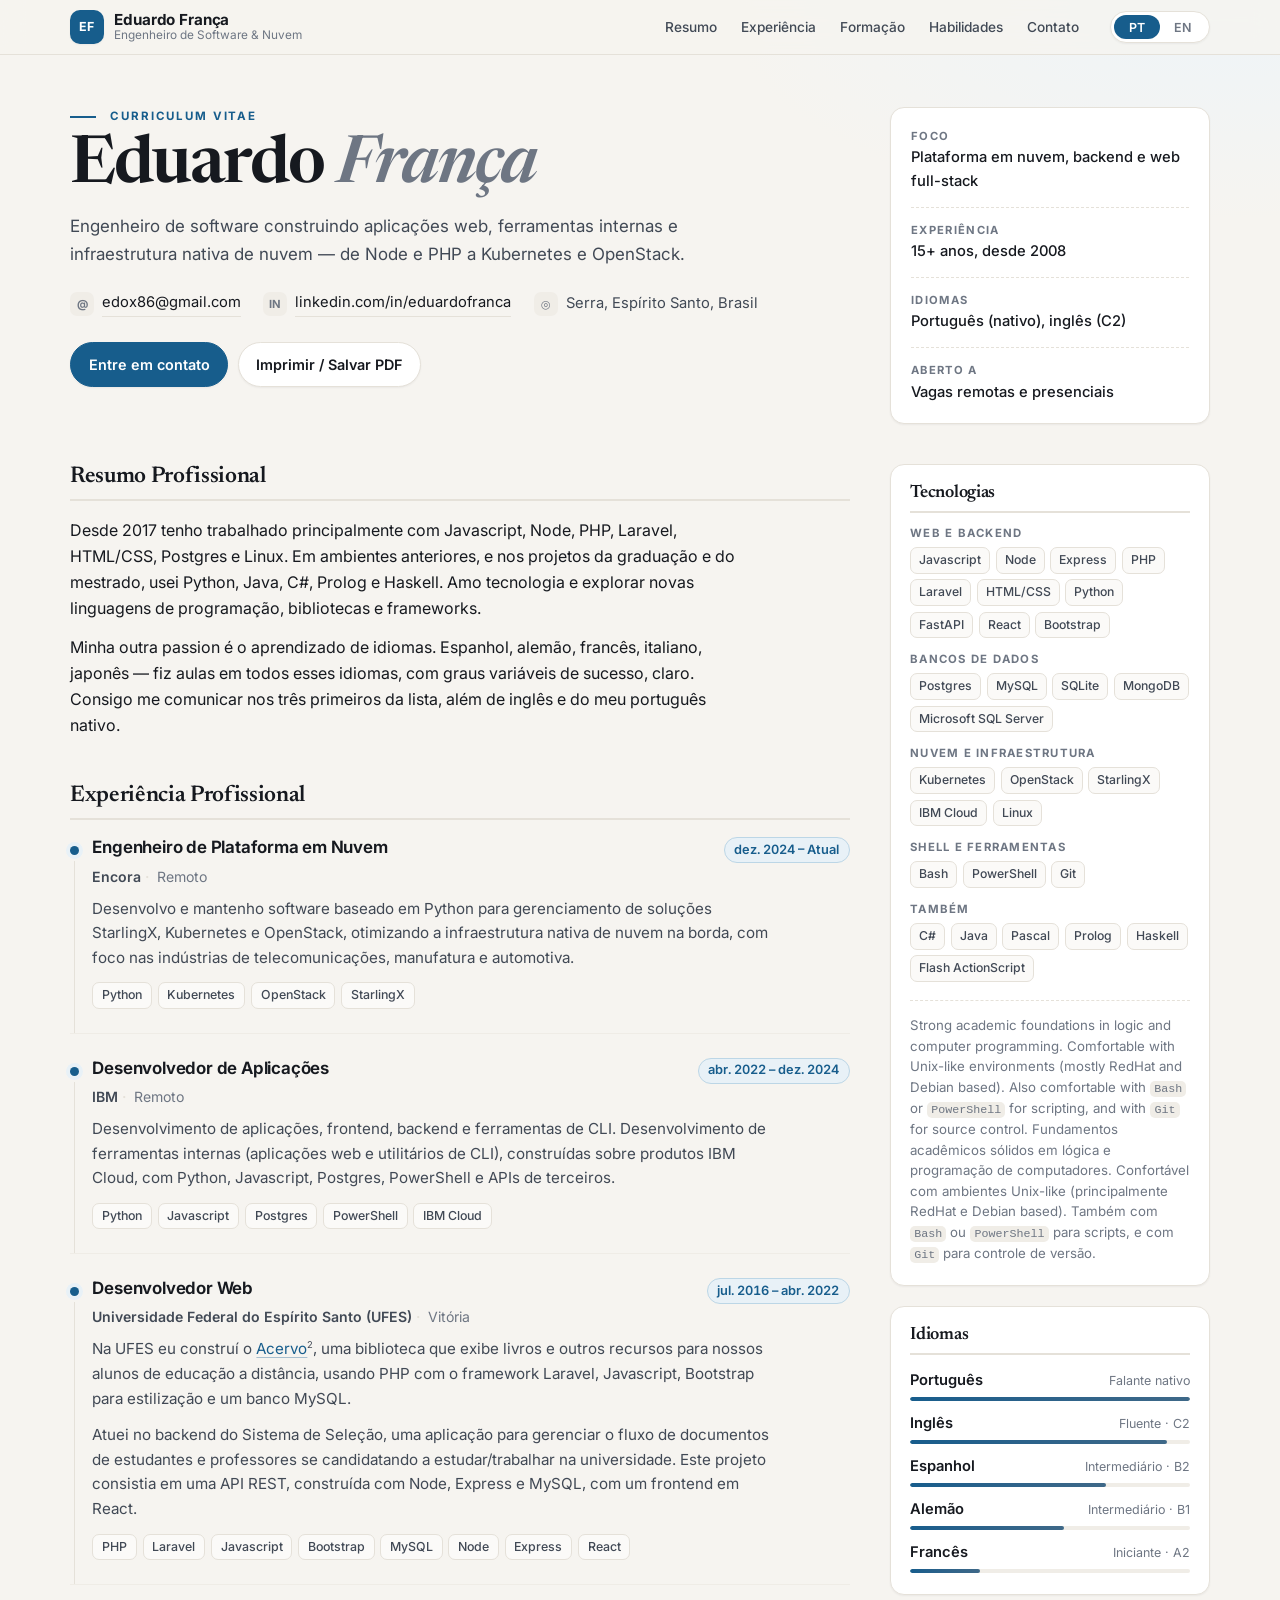
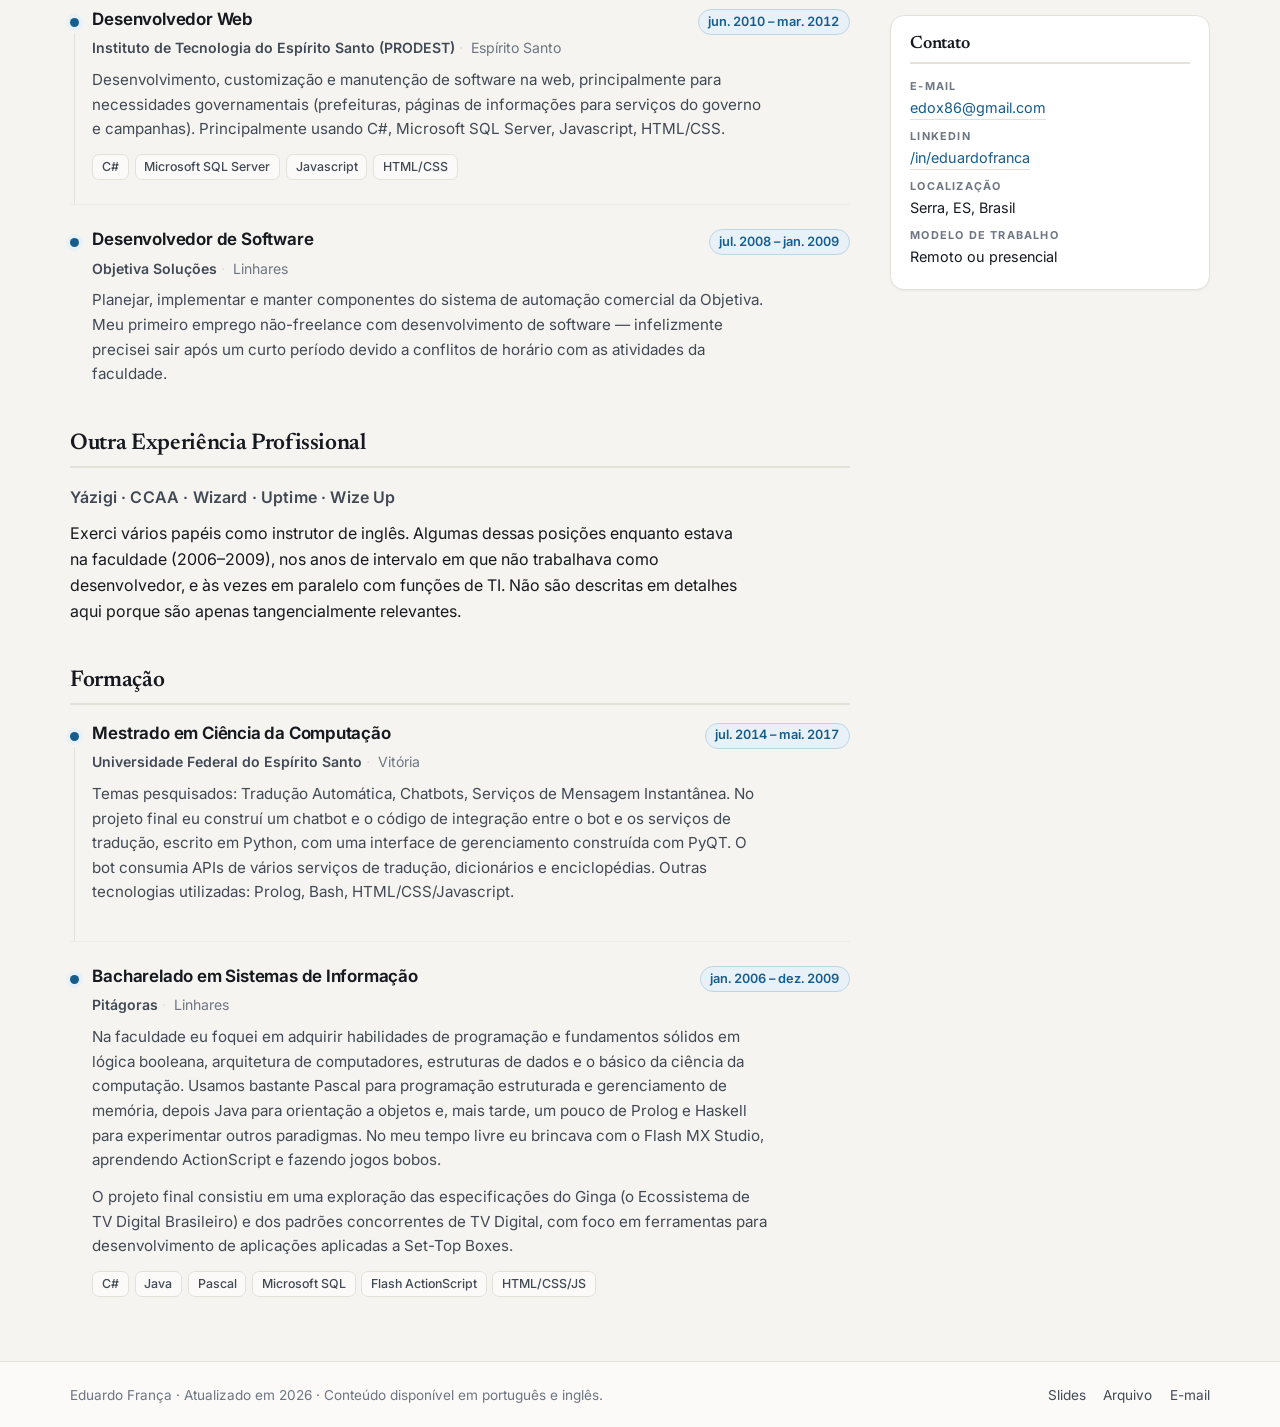
==== commit 3d6c7557: "cv - português como idioma padrão e nomes de idioma em cada versão" ====
--- a/index.html
+++ b/index.html
@@ -1,5 +1,5 @@
 <!DOCTYPE html>
-<html lang="en" dir="ltr">
+<html lang="pt" dir="ltr">
 <head>
 <meta charset="utf-8">
 <meta name="viewport" content="width=device-width, initial-scale=1">
@@ -27,11 +27,14 @@
 <script>
   (function () {
     try {
+      // Portuguese is the primary language. A visitor's explicit choice wins;
+      // otherwise fall back to Portuguese (never to the browser locale).
       var stored = localStorage.getItem('cv-lang');
-      var lang = stored === 'pt' || stored === 'en' ? stored
-        : ((navigator.language || 'en').toLowerCase().indexOf('pt') === 0 ? 'pt' : 'en');
+      var lang = stored === 'pt' || stored === 'en' ? stored : 'pt';
       document.documentElement.lang = lang;
-    } catch (e) {}
+    } catch (e) {
+      document.documentElement.lang = 'pt';
+    }
   })();
 </script>
 
@@ -82,8 +85,8 @@
 
     <div class="langswitch" role="group" aria-label="Language / Idioma">
       <span class="langswitch__track" aria-hidden="true"></span>
-      <button type="button" class="langswitch__btn" data-set-lang="pt" lang="pt" aria-pressed="false">PT</button>
-      <button type="button" class="langswitch__btn" data-set-lang="en" lang="en" aria-pressed="true">EN</button>
+      <button type="button" class="langswitch__btn" data-set-lang="pt" lang="pt" aria-pressed="true">PT</button>
+      <button type="button" class="langswitch__btn" data-set-lang="en" lang="en" aria-pressed="false">EN</button>
     </div>
   </div>
 </header>
@@ -301,7 +304,7 @@
               <span lang="en">Master's Degree in Computer Science</span><span lang="pt">Mestrado em Ciência da Computação</span>
             </h3>
             <p class="entry__meta">
-              <span class="entry__org"><span lang="en">Universidade Federal do Espírito Santo</span><span lang="pt">Universidade Federal do Espírito Santo</span></span>
+              <span class="entry__org"><span lang="en">Federal University of Espírito Santo</span><span lang="pt">Universidade Federal do Espírito Santo</span></span>
               <span class="entry__place"><span lang="en">Vitória</span><span lang="pt">Vitória</span></span>
             </p>
             <p class="entry__dates"><span lang="en"><time datetime="2014-07">Jul 2014</time> &ndash; May 2017</span><span lang="pt"><time datetime="2014-07">jul. 2014</time> &ndash; mai. 2017</span></p>
@@ -398,27 +401,27 @@
         </h2>
         <ul class="langlist">
           <li>
-            <span class="langlist__name">Português</span>
+            <span class="langlist__name"><span lang="en">Portuguese</span><span lang="pt">Português</span></span>
             <span class="langlist__level"><span lang="en">Native speaker</span><span lang="pt">Falante nativo</span></span>
             <span class="meter" aria-hidden="true"><i style="--v:100%"></i></span>
           </li>
           <li>
-            <span class="langlist__name">English</span>
+            <span class="langlist__name"><span lang="en">English</span><span lang="pt">Inglês</span></span>
             <span class="langlist__level"><span lang="en">Fluent &middot; C2</span><span lang="pt">Fluente &middot; C2</span></span>
             <span class="meter" aria-hidden="true"><i style="--v:92%"></i></span>
           </li>
           <li>
-            <span class="langlist__name">Español</span>
+            <span class="langlist__name"><span lang="en">Spanish</span><span lang="pt">Espanhol</span></span>
             <span class="langlist__level"><span lang="en">Intermediate &middot; B2</span><span lang="pt">Intermediário &middot; B2</span></span>
             <span class="meter" aria-hidden="true"><i style="--v:70%"></i></span>
           </li>
           <li>
-            <span class="langlist__name">Deutsch</span>
+            <span class="langlist__name"><span lang="en">German</span><span lang="pt">Alemão</span></span>
             <span class="langlist__level"><span lang="en">Intermediate &middot; B1</span><span lang="pt">Intermediário &middot; B1</span></span>
             <span class="meter" aria-hidden="true"><i style="--v:55%"></i></span>
           </li>
           <li>
-            <span class="langlist__name">Français</span>
+            <span class="langlist__name"><span lang="en">French</span><span lang="pt">Francês</span></span>
             <span class="langlist__level"><span lang="en">Beginner &middot; A2</span><span lang="pt">Iniciante &middot; A2</span></span>
             <span class="meter" aria-hidden="true"><i style="--v:25%"></i></span>
           </li>
--- a/assets/style.css
+++ b/assets/style.css
@@ -204,7 +204,8 @@
   transform: translateX(0);
   transition: transform .32s cubic-bezier(.34, 1.3, .5, 1);
 }
-html[lang="pt"] .langswitch__track { transform: translateX(100%); }
+html[lang="pt"] .langswitch__track { transform: translateX(0); }
+html[lang="en"] .langswitch__track { transform: translateX(100%); }
 
 .langswitch__btn {
   position: relative;
@@ -225,11 +226,11 @@
   transition: color .2s;
 }
 .langswitch__btn:hover { color: var(--ink); }
-html[lang="en"] .langswitch__btn[data-set-lang="en"],
-html[lang="pt"] .langswitch__btn[data-set-lang="pt"] { color: #fff; }
+html[lang="pt"] .langswitch__btn[data-set-lang="pt"],
+html[lang="en"] .langswitch__btn[data-set-lang="en"] { color: #fff; }
 @media (prefers-color-scheme: dark) {
-  html[lang="en"] .langswitch__btn[data-set-lang="en"],
-  html[lang="pt"] .langswitch__btn[data-set-lang="pt"] { color: #0d1116; }
+  html[lang="pt"] .langswitch__btn[data-set-lang="pt"],
+  html[lang="en"] .langswitch__btn[data-set-lang="en"] { color: #0d1116; }
 }
 
 /* ---------- 5. Hero ------------------------------------------------------ */
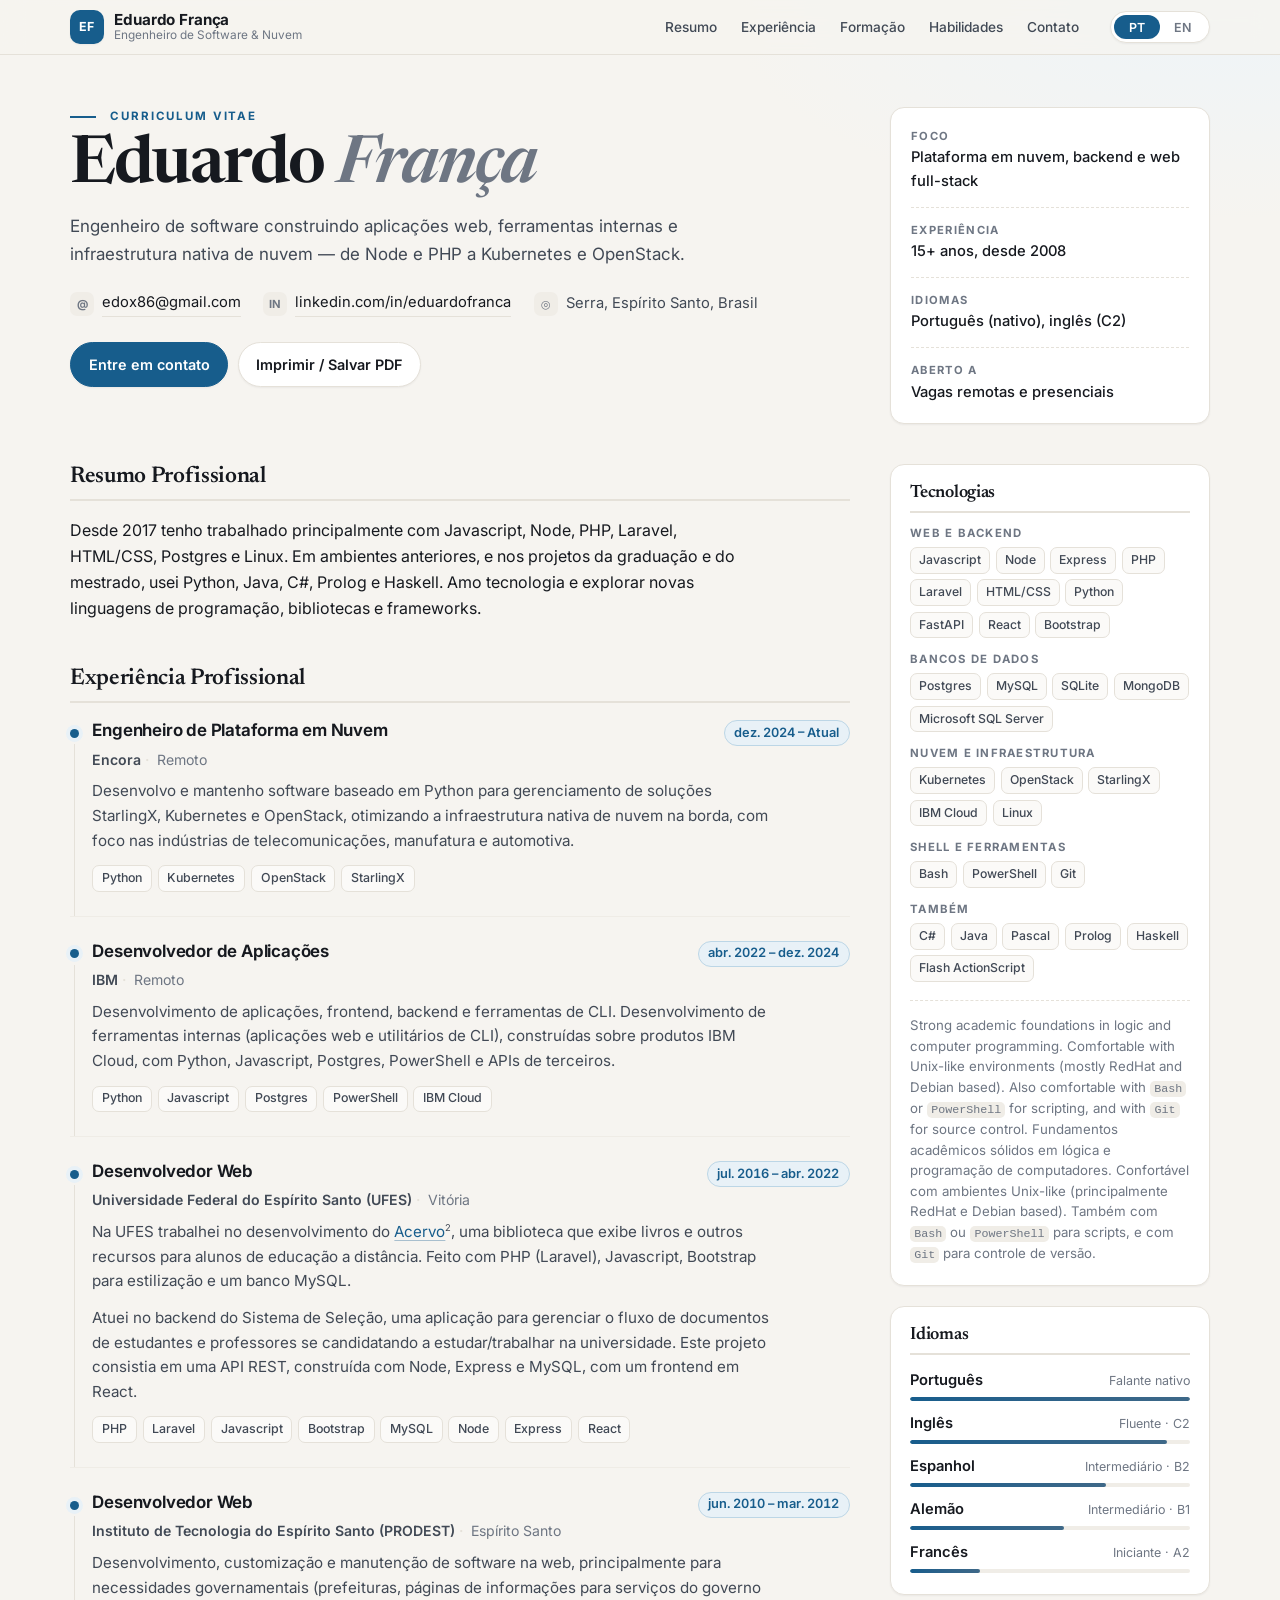
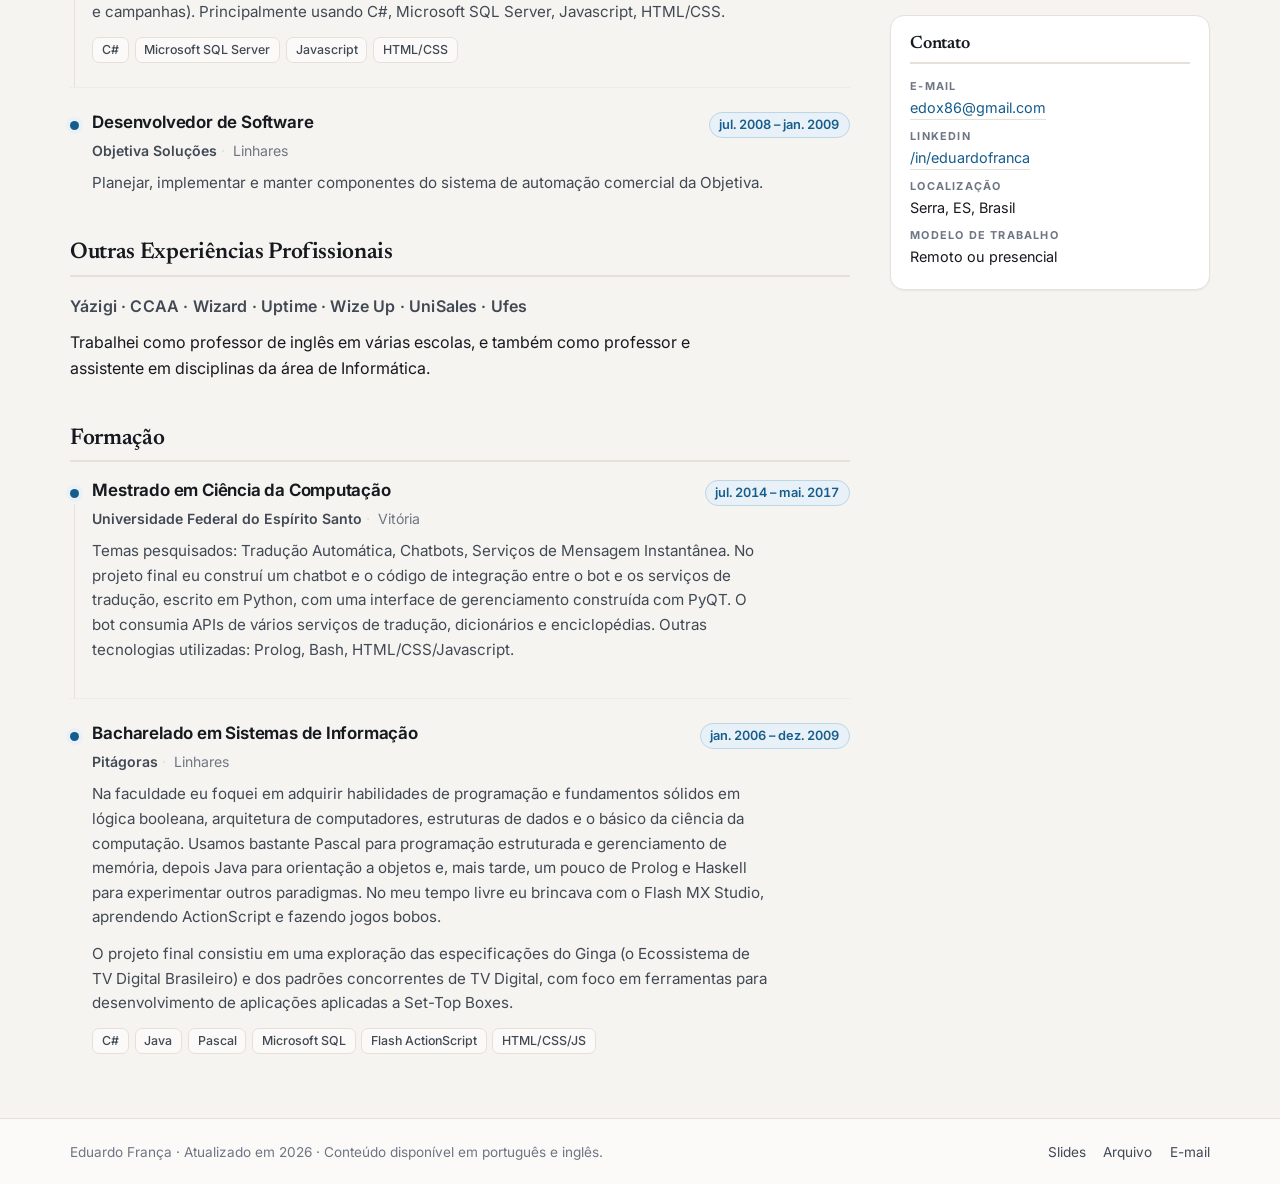
==== commit d048db54: "Update work experience and remove language learning section Removed sections about language learning" ====
--- a/index.html
+++ b/index.html
@@ -159,10 +159,6 @@
           <span lang="en">Since 2017 I have been mainly working with Javascript, Node, PHP, Laravel, HTML/CSS, Postgres and Linux. In previous environments, and in my college and master's projects, I used Python, Java, C#, Prolog and Haskell. I love technology, and exploring new programming languages, libraries and frameworks.</span>
           <span lang="pt">Desde 2017 tenho trabalhado principalmente com Javascript, Node, PHP, Laravel, HTML/CSS, Postgres e Linux. Em ambientes anteriores, e nos projetos da graduação e do mestrado, usei Python, Java, C#, Prolog e Haskell. Amo tecnologia e explorar novas linguagens de programação, bibliotecas e frameworks.</span>
         </p>
-        <p>
-          <span lang="en">My other passion is language learning. Spanish, German, French, Italian, Japanese — I took classes in all of these languages, with varying degrees of success of course. I can communicate in the first three of the list, plus English and my native Portuguese.</span>
-          <span lang="pt">Minha outra passion é o aprendizado de idiomas. Espanhol, alemão, francês, italiano, japonês — fiz aulas em todos esses idiomas, com graus variáveis de sucesso, claro. Consigo me comunicar nos três primeiros da lista, além de inglês e do meu português nativo.</span>
-        </p>
       </section>
 
       <section class="block" id="experience" aria-labelledby="h-exp">
@@ -227,11 +223,11 @@
           </header>
           <div class="entry__body">
             <p>
-              <span lang="en">At UFES I built the <a href="https://acervo.sead.ufes.br/" rel="noopener" target="_blank">Acervo</a><sup>2</sup>, a library that displays books and other resources for our distance learning students, using PHP with the Laravel framework, Javascript, Bootstrap for styling, and a MySQL database.</span>
-              <span lang="pt">Na UFES eu construí o <a href="https://acervo.sead.ufes.br/" rel="noopener" target="_blank">Acervo</a><sup>2</sup>, uma biblioteca que exibe livros e outros recursos para nossos alunos de educação a distância, usando PHP com o framework Laravel, Javascript, Bootstrap para estilização e um banco MySQL.</span>
-            </p>
-            <p>
-              <span lang="en">I worked on the backend for Sistema de Seleção, an application to manage the flow of documents from students and professors applying to study/work in the university. This project consisted of a REST API, built with Node, Express and MySQL, with a React frontend.</span>
+              <span lang="en">At UFES I built the <a href="https://acervo.sead.ufes.br/" rel="noopener" target="_blank">Acervo</a><sup>2</sup>, a library that displays books and other resources used by college students. It was build with PHP (Laravel), Javascript, Bootstrap for styling, and a MySQL database.</span>
+              <span lang="pt">Na UFES trabalhei no desenvolvimento do <a href="https://acervo.sead.ufes.br/" rel="noopener" target="_blank">Acervo</a><sup>2</sup>, uma biblioteca que exibe livros e outros recursos para alunos de educação a distância. Feito com PHP (Laravel), Javascript, Bootstrap para estilização e um banco MySQL.</span>
+            </p>
+            <p>
+              <span lang="en">I worked on the backend for Sistema de Seleção, an application to manage the flow of documents from students and professors applying to study/work at the university. This project consisted of a REST API, built with Node, Express and MySQL, with a React frontend.</span>
               <span lang="pt">Atuei no backend do Sistema de Seleção, uma aplicação para gerenciar o fluxo de documentos de estudantes e professores se candidatando a estudar/trabalhar na universidade. Este projeto consistia em uma API REST, construída com Node, Express e MySQL, com um frontend em React.</span>
             </p>
             <ul class="chips">
@@ -275,8 +271,8 @@
           </header>
           <div class="entry__body">
             <p>
-              <span lang="en">Plan, implement and maintain components of Objetiva's commercial automation system. My first non-freelance job with software development — unfortunately I had to quit after a short period due to time conflicts with my college activities.</span>
-              <span lang="pt">Planejar, implementar e manter componentes do sistema de automação comercial da Objetiva. Meu primeiro emprego não-freelance com desenvolvimento de software — infelizmente precisei sair após um curto período devido a conflitos de horário com as atividades da faculdade.</span>
+              <span lang="en">Plan, implement and maintain components of Objetiva's commercial automation system.</span>
+              <span lang="pt">Planejar, implementar e manter componentes do sistema de automação comercial da Objetiva.</span>
             </p>
           </div>
         </article>
@@ -284,12 +280,12 @@
 
       <section class="block" id="other" aria-labelledby="h-other">
         <h2 class="block__title" id="h-other">
-          <span lang="en">Other Work Experience</span><span lang="pt">Outra Experiência Profissional</span>
-        </h2>
-        <p class="orgs">Yázigi &middot; CCAA &middot; Wizard &middot; Uptime &middot; Wize Up</p>
+          <span lang="en">Other Work Experience</span><span lang="pt">Outras Experiências Profissionais</span>
+        </h2>
+        <p class="orgs">Yázigi &middot; CCAA &middot; Wizard &middot; Uptime &middot; Wize Up &middot; UniSales &middot; Ufes</p>
         <p>
-          <span lang="en">I have held several roles as an English language instructor. Some of these positions while I was in college (2006&ndash;2009), in the gap years while not working as a developer, and sometimes in parallel with IT roles. These are not described in detail here because they are only tangentially relevant.</span>
-          <span lang="pt">Exerci vários papéis como instrutor de inglês. Algumas dessas posições enquanto estava na faculdade (2006&ndash;2009), nos anos de intervalo em que não trabalhava como desenvolvedor, e às vezes em paralelo com funções de TI. Não são descritas em detalhes aqui porque são apenas tangencialmente relevantes.</span>
+          <span lang="en">I have held several roles as an English language instructor and other teaching positions on Information Technology topics.</span>
+          <span lang="pt">Trabalhei como professor de inglês em várias escolas, e também como professor e assistente em disciplinas da área de Informática.</span>
         </p>
       </section>
 
@@ -391,6 +387,7 @@
 
         <p class="note">
           <span lang="en">Strong academic foundations in logic and computer programming. Comfortable with Unix-like environments (mostly RedHat and Debian based). Also comfortable with <code>Bash</code> or <code>PowerShell</code> for scripting, and with <code>Git</code> for source control.</span>
+          
           <span lang="pt">Fundamentos acadêmicos sólidos em lógica e programação de computadores. Confortável com ambientes Unix-like (principalmente RedHat e Debian based). Também com <code>Bash</code> ou <code>PowerShell</code> para scripts, e com <code>Git</code> para controle de versão.</span>
         </p>
       </section>
@@ -472,4 +469,4 @@
 
 <script src="/assets/site.js"></script>
 </body>
-</html>+</html>
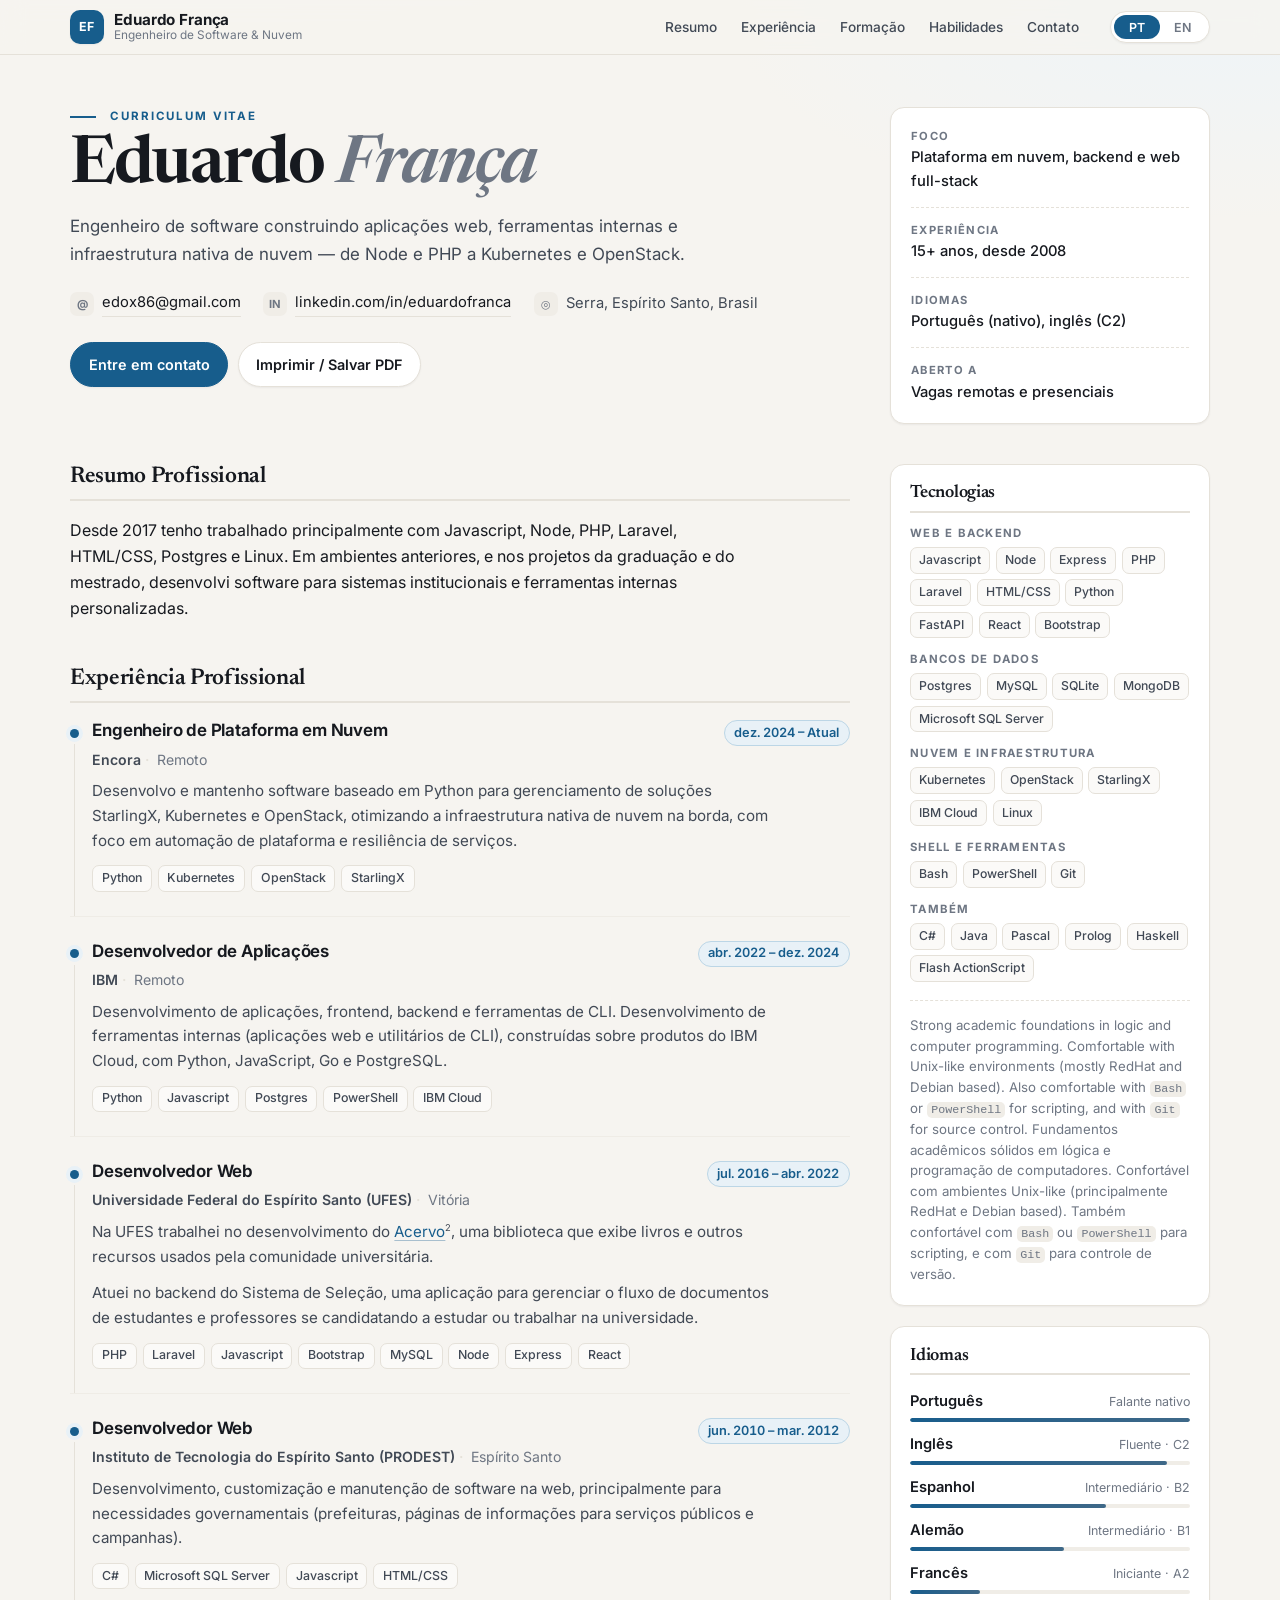
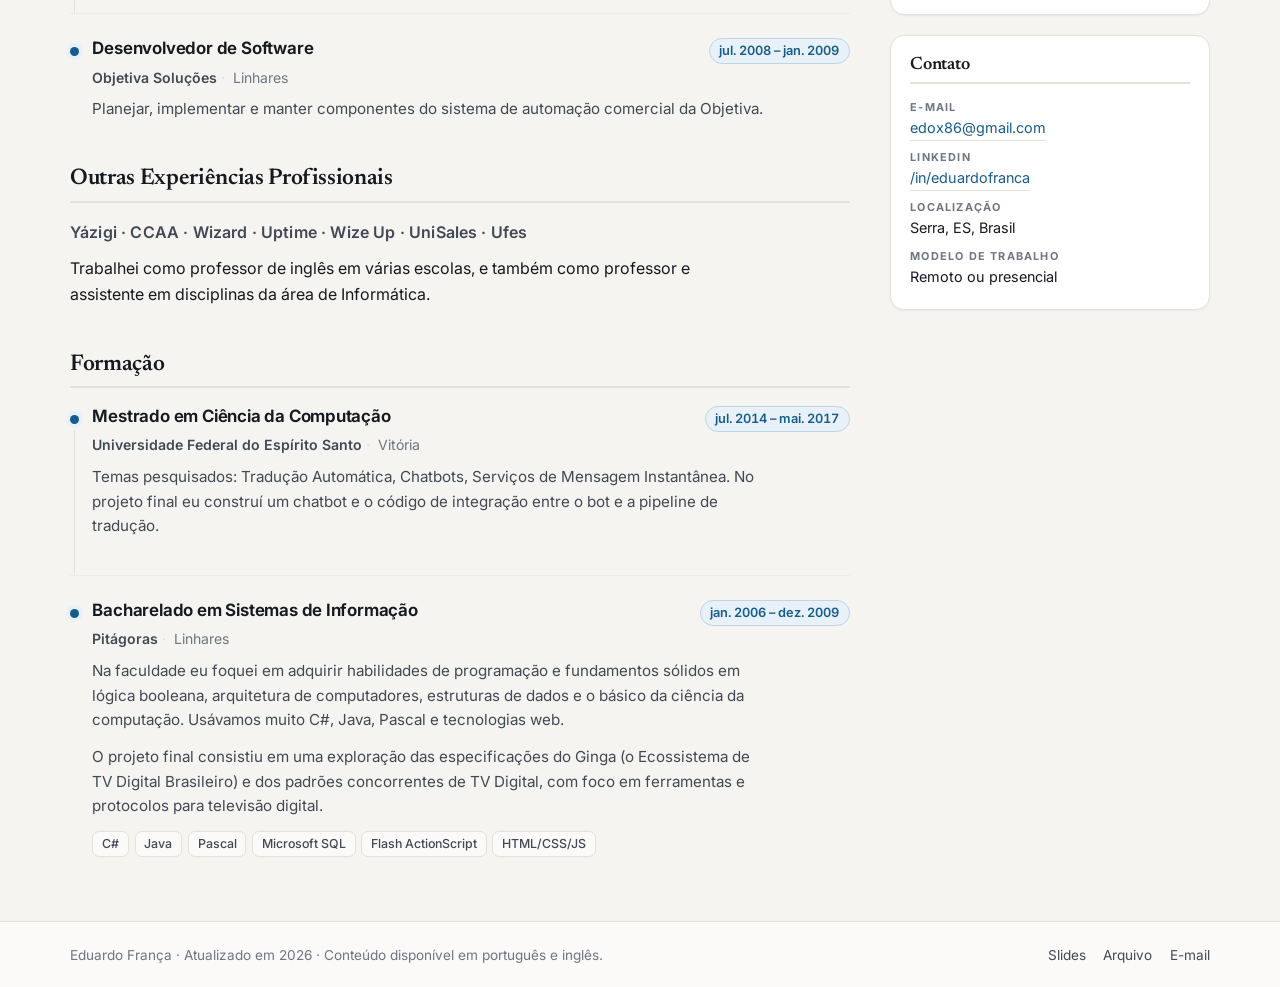
==== commit 551c4e16: "Fix language toggle by wrapping each locale in valid spans and closing code tags." ====
--- a/index.html
+++ b/index.html
@@ -156,8 +156,8 @@
           <span lang="en">Professional Summary</span><span lang="pt">Resumo Profissional</span>
         </h2>
         <p>
-          <span lang="en">Since 2017 I have been mainly working with Javascript, Node, PHP, Laravel, HTML/CSS, Postgres and Linux. In previous environments, and in my college and master's projects, I used Python, Java, C#, Prolog and Haskell. I love technology, and exploring new programming languages, libraries and frameworks.</span>
-          <span lang="pt">Desde 2017 tenho trabalhado principalmente com Javascript, Node, PHP, Laravel, HTML/CSS, Postgres e Linux. Em ambientes anteriores, e nos projetos da graduação e do mestrado, usei Python, Java, C#, Prolog e Haskell. Amo tecnologia e explorar novas linguagens de programação, bibliotecas e frameworks.</span>
+          <span lang="en">Since 2017 I have been mainly working with Javascript, Node, PHP, Laravel, HTML/CSS, Postgres and Linux. In previous environments, and in my college and master's projects, I developed software for institutional systems and custom internal tooling.</span>
+          <span lang="pt">Desde 2017 tenho trabalhado principalmente com Javascript, Node, PHP, Laravel, HTML/CSS, Postgres e Linux. Em ambientes anteriores, e nos projetos da graduação e do mestrado, desenvolvi software para sistemas institucionais e ferramentas internas personalizadas.</span>
         </p>
       </section>
 
@@ -179,8 +179,8 @@
           </header>
           <div class="entry__body">
             <p>
-              <span lang="en">Develop and maintain Python-based software for managing StarlingX, Kubernetes and OpenStack solutions, optimizing cloud-native infrastructure at the edge, with a focus on telecom, manufacturing and automotive industries.</span>
-              <span lang="pt">Desenvolvo e mantenho software baseado em Python para gerenciamento de soluções StarlingX, Kubernetes e OpenStack, otimizando a infraestrutura nativa de nuvem na borda, com foco nas indústrias de telecomunicações, manufatura e automotiva.</span>
+              <span lang="en">Develop and maintain Python-based software for managing StarlingX, Kubernetes and OpenStack solutions, optimizing cloud-native infrastructure at the edge, with a focus on platform automation and service resilience.</span>
+              <span lang="pt">Desenvolvo e mantenho software baseado em Python para gerenciamento de soluções StarlingX, Kubernetes e OpenStack, otimizando a infraestrutura nativa de nuvem na borda, com foco em automação de plataforma e resiliência de serviços.</span>
             </p>
             <ul class="chips">
               <li>Python</li><li>Kubernetes</li><li>OpenStack</li><li>StarlingX</li>
@@ -201,8 +201,8 @@
           </header>
           <div class="entry__body">
             <p>
-              <span lang="en">Application development, frontend, backend, CLI tools. Development for internal tools (web applications and CLI utilities), built on IBM Cloud products, with Python, Javascript, Postgres, PowerShell, and third party APIs.</span>
-              <span lang="pt">Desenvolvimento de aplicações, frontend, backend e ferramentas de CLI. Desenvolvimento de ferramentas internas (aplicações web e utilitários de CLI), construídas sobre produtos IBM Cloud, com Python, Javascript, Postgres, PowerShell e APIs de terceiros.</span>
+              <span lang="en">Application development, frontend, backend, CLI tools. Development for internal tools (web applications and CLI utilities), built on IBM Cloud products, with Python, JavaScript, Go and PostgreSQL.</span>
+              <span lang="pt">Desenvolvimento de aplicações, frontend, backend e ferramentas de CLI. Desenvolvimento de ferramentas internas (aplicações web e utilitários de CLI), construídas sobre produtos do IBM Cloud, com Python, JavaScript, Go e PostgreSQL.</span>
             </p>
             <ul class="chips">
               <li>Python</li><li>Javascript</li><li>Postgres</li><li>PowerShell</li><li>IBM Cloud</li>
@@ -223,12 +223,12 @@
           </header>
           <div class="entry__body">
             <p>
-              <span lang="en">At UFES I built the <a href="https://acervo.sead.ufes.br/" rel="noopener" target="_blank">Acervo</a><sup>2</sup>, a library that displays books and other resources used by college students. It was build with PHP (Laravel), Javascript, Bootstrap for styling, and a MySQL database.</span>
-              <span lang="pt">Na UFES trabalhei no desenvolvimento do <a href="https://acervo.sead.ufes.br/" rel="noopener" target="_blank">Acervo</a><sup>2</sup>, uma biblioteca que exibe livros e outros recursos para alunos de educação a distância. Feito com PHP (Laravel), Javascript, Bootstrap para estilização e um banco MySQL.</span>
-            </p>
-            <p>
-              <span lang="en">I worked on the backend for Sistema de Seleção, an application to manage the flow of documents from students and professors applying to study/work at the university. This project consisted of a REST API, built with Node, Express and MySQL, with a React frontend.</span>
-              <span lang="pt">Atuei no backend do Sistema de Seleção, uma aplicação para gerenciar o fluxo de documentos de estudantes e professores se candidatando a estudar/trabalhar na universidade. Este projeto consistia em uma API REST, construída com Node, Express e MySQL, com um frontend em React.</span>
+              <span lang="en">At UFES I built the <a href="https://acervo.sead.ufes.br/" rel="noopener" target="_blank">Acervo</a><sup>2</sup>, a library that displays books and other resources used by the university community.</span>
+              <span lang="pt">Na UFES trabalhei no desenvolvimento do <a href="https://acervo.sead.ufes.br/" rel="noopener" target="_blank">Acervo</a><sup>2</sup>, uma biblioteca que exibe livros e outros recursos usados pela comunidade universitária.</span>
+            </p>
+            <p>
+              <span lang="en">I worked on the backend for Sistema de Seleção, an application to manage the flow of documents from students and professors applying to study or work at the university.</span>
+              <span lang="pt">Atuei no backend do Sistema de Seleção, uma aplicação para gerenciar o fluxo de documentos de estudantes e professores se candidatando a estudar ou trabalhar na universidade.</span>
             </p>
             <ul class="chips">
               <li>PHP</li><li>Laravel</li><li>Javascript</li><li>Bootstrap</li><li>MySQL</li><li>Node</li><li>Express</li><li>React</li>
@@ -249,8 +249,8 @@
           </header>
           <div class="entry__body">
             <p>
-              <span lang="en">Development, customization and maintenance of software on the web, mainly for governmental needs (prefectures, information pages for government services and campaigns). Mostly using C#, Microsoft SQL Server, Javascript, HTML/CSS.</span>
-              <span lang="pt">Desenvolvimento, customização e manutenção de software na web, principalmente para necessidades governamentais (prefeituras, páginas de informações para serviços do governo e campanhas). Principalmente usando C#, Microsoft SQL Server, Javascript, HTML/CSS.</span>
+              <span lang="en">Development, customization and maintenance of software on the web, mainly for governmental needs (prefectures, information pages for government services and campaigns).</span>
+              <span lang="pt">Desenvolvimento, customização e manutenção de software na web, principalmente para necessidades governamentais (prefeituras, páginas de informações para serviços públicos e campanhas).</span>
             </p>
             <ul class="chips">
               <li>C#</li><li>Microsoft SQL Server</li><li>Javascript</li><li>HTML/CSS</li>
@@ -307,8 +307,8 @@
           </header>
           <div class="entry__body">
             <p>
-              <span lang="en">Topics researched: Machine Translation, Chatbots, Instant Messaging Services. For the final project I built a chatbot, and the gluecode between the bot and the translation services, written in Python, with a management interface built with PyQT. The bot consumed APIs from several translation services, dictionaries and encyclopedias. Other technologies used: Prolog, Bash, HTML/CSS/Javascript.</span>
-              <span lang="pt">Temas pesquisados: Tradução Automática, Chatbots, Serviços de Mensagem Instantânea. No projeto final eu construí um chatbot e o código de integração entre o bot e os serviços de tradução, escrito em Python, com uma interface de gerenciamento construída com PyQT. O bot consumia APIs de vários serviços de tradução, dicionários e enciclopédias. Outras tecnologias utilizadas: Prolog, Bash, HTML/CSS/Javascript.</span>
+              <span lang="en">Topics researched: Machine Translation, Chatbots, Instant Messaging Services. For the final project I built a chatbot, and the gluecode between the bot and the translation pipeline.</span>
+              <span lang="pt">Temas pesquisados: Tradução Automática, Chatbots, Serviços de Mensagem Instantânea. No projeto final eu construí um chatbot e o código de integração entre o bot e a pipeline de tradução.</span>
             </p>
           </div>
         </article>
@@ -326,12 +326,12 @@
           </header>
           <div class="entry__body">
             <p>
-              <span lang="en">In college I was focused on acquiring programming skills and solid foundations in boolean logic, computer architecture, data structures and the CS basics. We used a lot of Pascal for structured programming and memory management, then Java for object orientation, and later a bit of Prolog and Haskell to experience other paradigms. In my free time I was playing with Flash MX Studio, learning ActionScript and making silly games.</span>
-              <span lang="pt">Na faculdade eu foquei em adquirir habilidades de programação e fundamentos sólidos em lógica booleana, arquitetura de computadores, estruturas de dados e o básico da ciência da computação. Usamos bastante Pascal para programação estruturada e gerenciamento de memória, depois Java para orientação a objetos e, mais tarde, um pouco de Prolog e Haskell para experimentar outros paradigmas. No meu tempo livre eu brincava com o Flash MX Studio, aprendendo ActionScript e fazendo jogos bobos.</span>
-            </p>
-            <p>
-              <span lang="en">The final project consisted of an exploration into the specifications of Ginga (the Brazilian Digital TV Ecosystem) and competing Digital TV standards, focusing on tools for application development applied to Set-Top Boxes.</span>
-              <span lang="pt">O projeto final consistiu em uma exploração das especificações do Ginga (o Ecossistema de TV Digital Brasileiro) e dos padrões concorrentes de TV Digital, com foco em ferramentas para desenvolvimento de aplicações aplicadas a Set-Top Boxes.</span>
+              <span lang="en">In college I was focused on acquiring programming skills and solid foundations in boolean logic, computer architecture, data structures and the CS basics. We used a lot of C#, Java, Pascal and web technologies.</span>
+              <span lang="pt">Na faculdade eu foquei em adquirir habilidades de programação e fundamentos sólidos em lógica booleana, arquitetura de computadores, estruturas de dados e o básico da ciência da computação. Usávamos muito C#, Java, Pascal e tecnologias web.</span>
+            </p>
+            <p>
+              <span lang="en">The final project consisted of an exploration into the specifications of Ginga (the Brazilian Digital TV Ecosystem) and competing Digital TV standards, focusing on tools and protocols for digital television.</span>
+              <span lang="pt">O projeto final consistiu em uma exploração das especificações do Ginga (o Ecossistema de TV Digital Brasileiro) e dos padrões concorrentes de TV Digital, com foco em ferramentas e protocolos para televisão digital.</span>
             </p>
             <ul class="chips">
               <li>C#</li><li>Java</li><li>Pascal</li><li>Microsoft SQL</li><li>Flash ActionScript</li><li>HTML/CSS/JS</li>
@@ -387,8 +387,7 @@
 
         <p class="note">
           <span lang="en">Strong academic foundations in logic and computer programming. Comfortable with Unix-like environments (mostly RedHat and Debian based). Also comfortable with <code>Bash</code> or <code>PowerShell</code> for scripting, and with <code>Git</code> for source control.</span>
-          
-          <span lang="pt">Fundamentos acadêmicos sólidos em lógica e programação de computadores. Confortável com ambientes Unix-like (principalmente RedHat e Debian based). Também com <code>Bash</code> ou <code>PowerShell</code> para scripts, e com <code>Git</code> para controle de versão.</span>
+          <span lang="pt">Fundamentos acadêmicos sólidos em lógica e programação de computadores. Confortável com ambientes Unix-like (principalmente RedHat e Debian based). Também confortável com <code>Bash</code> ou <code>PowerShell</code> para scripting, e com <code>Git</code> para controle de versão.</span>
         </p>
       </section>
 
